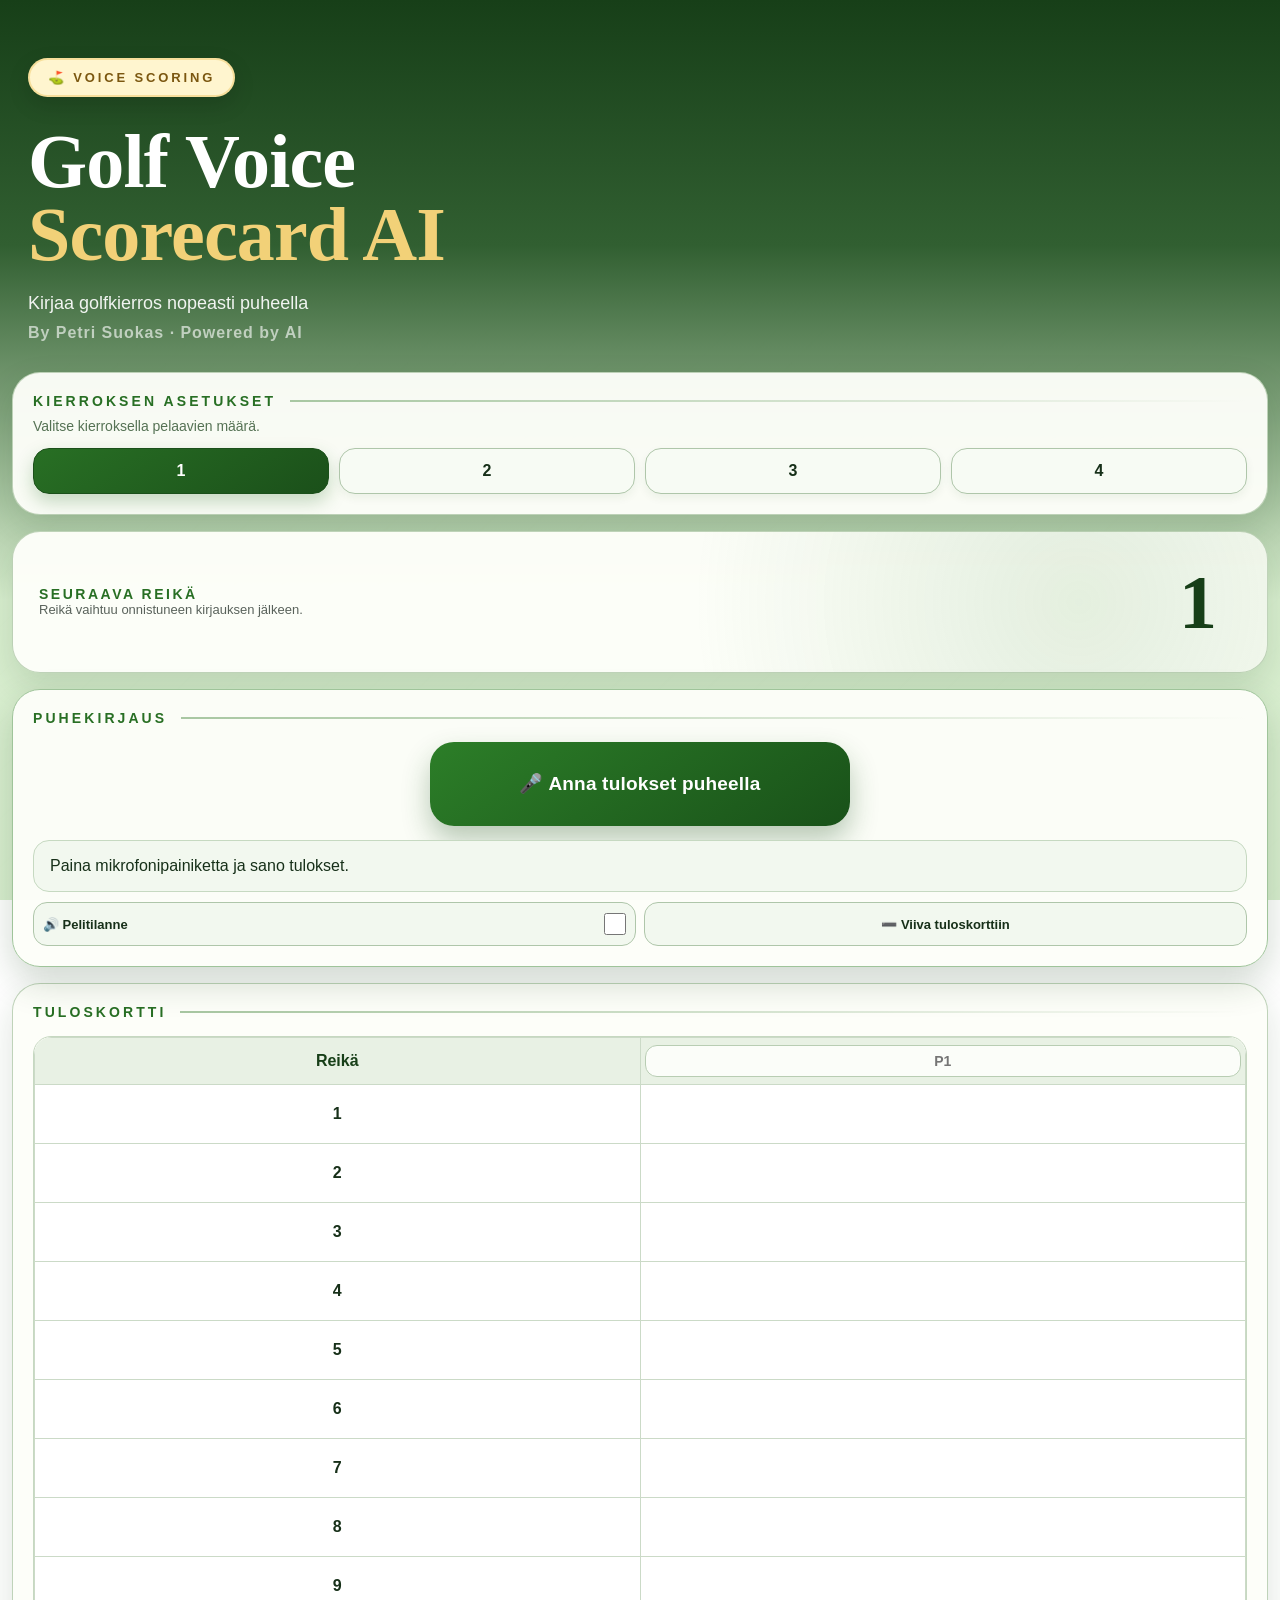
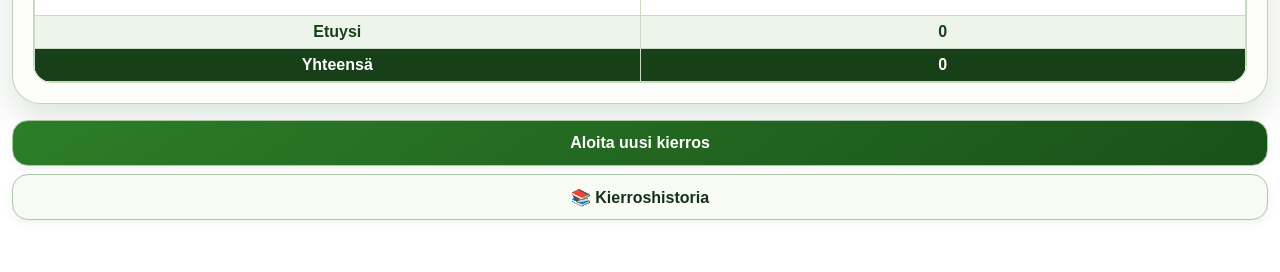
==== index.html @ bddefd83 "Add files via upload" ====
<!DOCTYPE html>
<html lang="fi">
<head>
    <meta charset="UTF-8">
    <meta name="viewport" content="width=device-width, initial-scale=1.0">

    <meta name="theme-color" content="#173f18">
    <meta name="apple-mobile-web-app-capable" content="yes">
    <meta name="apple-mobile-web-app-status-bar-style" content="black-translucent">
    <meta name="apple-mobile-web-app-title" content="Golf Voice">

    <link rel="manifest" href="manifest.webmanifest">
    <link rel="apple-touch-icon" sizes="180x180" href="icons/apple-touch-icon.png">
    <link rel="icon" type="image/png" sizes="32x32" href="icons/favicon-32.png">
    <link rel="icon" type="image/png" sizes="16x16" href="icons/favicon-16.png">
    <link rel="shortcut icon" href="icons/favicon.ico">

    <title>Golf Voice Scorecard AI</title>

    <link rel="stylesheet" href="style.css?v=3.7.1">

</head>

<body>
    <main class="app">
        <header class="hero" id="hero">
            <div class="hero-badge">⛳ VOICE SCORING</div>
            <h1><span>Golf Voice</span><strong>Scorecard AI</strong></h1>
            <p class="hero-subtitle">Kirjaa golfkierros nopeasti puheella</p>
            <p class="hero-signature">By Petri Suokas · Powered by AI</p>
        </header>

        <section class="card setup-card" id="setupCard">
            <h2 class="section-title">KIERROKSEN ASETUKSET</h2>
            <p class="section-help">Valitse kierroksella pelaavien määrä.</p>

            <div class="player-count" id="playerCountButtons">
                <button type="button" data-count="1">1</button>
                <button type="button" data-count="2">2</button>
                <button type="button" data-count="3">3</button>
                <button type="button" data-count="4">4</button>
            </div>
        </section>

        <section class="card next-hole-box next-hole-card" id="nextHoleCard">
            <div>
                <div class="next-hole-label">Seuraava reikä</div>
                <div class="muted">Reikä vaihtuu onnistuneen kirjauksen jälkeen.</div>
            </div>

            <div class="next-hole-number" id="nextHole">1</div>
        </section>

        <section class="card voice-card voice-command-card" id="voiceCard">
            <h2 class="section-title">PUHEKIRJAUS</h2>
            <button
                type="button"
                class="action-button"
                id="voiceButton"
                onclick="startVoiceInput()"
            >
                🎤 Anna tulokset puheella
            </button>

            <div id="voiceStatus">
                Paina mikrofonipainiketta ja sano tulokset.
            </div>

            <div class="compact-hole-line">
                <span>Seuraava reikä</span>
                <strong id="compactNextHole">1</strong>
            </div>

            <div class="voice-quick-controls">
                <label class="compact-toggle" for="announceStandings">
                    <span>🔊 Pelitilanne</span>
                    <input
                        type="checkbox"
                        id="announceStandings"
                        aria-label="Kerro pelitilanne reiän jälkeen"
                    >
                </label>

                <button
                    type="button"
                    class="dash-button"
                    onclick="setDashForSelectedScore()"
                >
                    ➖ Viiva tuloskorttiin
                </button>
            </div>

            <div class="round-complete-actions" id="roundCompleteActions">
                <button type="button" class="action-button primary-button"
                        onclick="saveCompletedRound()">
                    💾 Tallenna tarkistettu kierros
                </button>
            </div>
        </section>

        <section class="card scorecard-card">
            <h2 class="section-title">TULOSKORTTI</h2>
            <div class="table-wrap">
            <table>
                <thead>
                    <tr id="headerRow">
                        <th class="hole-cell">Reikä</th>
                        <th class="player-column" data-player="1">
                            <input
                                type="text"
                                class="player-name"
                                id="name1"
                                value=""
                                placeholder="P1"
                                maxlength="12"
                                aria-label="Pelaajan 1 nimi"
                            >
                        </th>
                        <th class="player-column" data-player="2">
                            <input
                                type="text"
                                class="player-name"
                                id="name2"
                                value=""
                                placeholder="P2"
                                maxlength="12"
                                aria-label="Pelaajan 2 nimi"
                            >
                        </th>
                        <th class="player-column" data-player="3">
                            <input
                                type="text"
                                class="player-name"
                                id="name3"
                                value=""
                                placeholder="P3"
                                maxlength="12"
                                aria-label="Pelaajan 3 nimi"
                            >
                        </th>
                        <th class="player-column" data-player="4">
                            <input
                                type="text"
                                class="player-name"
                                id="name4"
                                value=""
                                placeholder="P4"
                                maxlength="12"
                                aria-label="Pelaajan 4 nimi"
                            >
                        </th>
                    </tr>
                </thead>

                <tbody id="tableBody"></tbody>

                <tfoot>
                    <tr class="total">
                        <td>Yhteensä</td>
                        <td class="player-column" data-player="1" id="sum1">0</td>
                        <td class="player-column" data-player="2" id="sum2">0</td>
                        <td class="player-column" data-player="3" id="sum3">0</td>
                        <td class="player-column" data-player="4" id="sum4">0</td>
                    </tr>
                </tfoot>
            </table>
            </div>
        </section>

        <div class="actions">
            <button type="button" class="action-button" onclick="resetRound()">
                Aloita uusi kierros
            </button>

            <button type="button" class="action-button" onclick="toggleHistory()">
                📚 Kierroshistoria
            </button>
        </div>

        <section class="card history-card" id="historyCard">
            <h2 class="section-title">Tallennetut kierrokset</h2>
            <div class="muted" id="historyCount">Tallennettuja kierroksia: 0</div>
            <div class="history-list" id="historyList"></div>

            <button
                type="button"
                class="action-button danger-button"
                id="deleteAllRoundsButton"
                onclick="deleteAllRounds()"
                style="display:none; margin-top:10px;"
            >
                Poista kaikki kierrokset
            </button>
        </section>
    </main>

    <div class="modal-backdrop" id="roundCompleteModal" role="dialog"
         aria-modal="true" aria-labelledby="roundCompleteTitle">
        <div class="modal-card">
            <h2 id="roundCompleteTitle">18 reikää pelattu</h2>
            <p>Lisää kierroksen tiedot ja tallenna tai palaa tarkistamaan tulokset.</p>

            <div class="form-grid">
                <label>
                    Kenttä
                    <input
                        type="text"
                        id="courseName"
                        list="recentCourses"
                        placeholder="Esimerkiksi Master Golf"
                        maxlength="60"
                    >
                    <datalist id="recentCourses"></datalist>
                </label>

                <label>
                    Päivämäärä
                    <input type="date" id="roundDate">
                </label>

                <label>
                    Pelimuoto
                    <select id="gameFormat">
                        <option value="Lyöntipeli">Lyöntipeli</option>
                        <option value="Stableford">Stableford</option>
                        <option value="Muu">Muu</option>
                    </select>
                </label>

                <label>
                    Huomautukset
                    <textarea
                        id="roundNotes"
                        placeholder="Valinnainen huomautus kierroksesta"
                        maxlength="500"
                    ></textarea>
                </label>
            </div>

            <div class="modal-actions">
                <button type="button" class="action-button"
                        onclick="reviewCompletedRound()">
                    Palaa tarkistamaan
                </button>

                <button type="button" class="action-button primary-button"
                        onclick="saveCompletedRound()">
                    Tallenna kierros
                </button>
            </div>

            <div class="saved-message" id="savedMessage"></div>
        </div>
    </div>
    </div>

    <script src="app.js?v=3.7.1" defer></script>

</body>
</html>
---- style.css ----
:root {
            --bg: #f3f5f2;
            --card: #ffffff;
            --border: #cfd5cf;
            --soft: #e9eee8;
            --strong: #dce5db;
            --text: #1f2a22;
            --danger: #fff0f0;
        }

        * {
            box-sizing: border-box;
        }

        body {
            margin: 0;
            padding: 12px;
            font-family: Arial, sans-serif;
            color: var(--text);
            background: var(--bg);
        }

        .app {
            max-width: 760px;
            margin: 0 auto;
        }

        h1 {
            margin: 4px 0 14px;
            text-align: center;
            font-size: 24px;
        }

        .card {
            margin-bottom: 12px;
            padding: 12px;
            border: 1px solid var(--border);
            border-radius: 10px;
            background: var(--card);
        }

        .section-title {
            margin: 0 0 10px;
            font-size: 17px;
        }

        .player-count {
            display: grid;
            grid-template-columns: repeat(4, 1fr);
            gap: 8px;
        }

        .player-count button,
        .action-button {
            min-height: 46px;
            padding: 10px;
            border: 1px solid #9da69e;
            border-radius: 8px;
            background: white;
            font-size: 16px;
            cursor: pointer;
        }

        .player-count button.active {
            font-weight: bold;
            background: var(--strong);
            border-color: #6f7c70;
        }

        .next-hole-box {
            display: flex;
            align-items: center;
            justify-content: space-between;
            gap: 12px;
        }

        .next-hole-label {
            font-size: 15px;
        }

        .next-hole-number {
            font-size: 34px;
            font-weight: bold;
        }

        #voiceButton {
            width: 100%;
            min-height: 54px;
            font-size: 18px;
            font-weight: bold;
        }

        #voiceButton.listening {
            background: var(--danger);
        }

        #voiceStatus {
            margin-top: 10px;
            padding: 10px;
            min-height: 46px;
            border: 1px solid var(--border);
            border-radius: 8px;
            background: #fafafa;
            line-height: 1.4;
        }

        .example {
            margin-top: 8px;
            font-size: 13px;
            color: #4b554d;
            line-height: 1.4;
        }

        .table-wrap {
            overflow-x: auto;
            border-radius: 10px;
        }

        table {
            width: 100%;
            min-width: 420px;
            border-collapse: collapse;
            background: white;
        }

        th,
        td {
            border: 1px solid var(--border);
            padding: 7px 4px;
            text-align: center;
        }

        th {
            background: var(--soft);
        }

        .hole-cell {
            width: 54px;
            font-weight: bold;
        }

        .player-name {
            width: 100%;
            min-width: 66px;
            padding: 7px 4px;
            border: 1px solid #aeb6ae;
            border-radius: 6px;
            text-align: center;
            font-size: 14px;
            font-weight: bold;
            background: white;
        }

        .score-input {
            width: 100%;
            min-width: 54px;
            padding: 7px 0;
            border: none;
            text-align: center;
            font-size: 18px;
            background: transparent;
        }

        .score-input:focus,
        .score-input.selected-score {
            outline: 2px solid #7a877b;
            background: white;
        }

        .manual-score-actions {
            display: grid;
            grid-template-columns: 1fr;
            gap: 8px;
            margin-top: 10px;
        }

        .subtotal {
            font-weight: bold;
            background: #eef1ed;
        }

        .total {
            font-weight: bold;
            font-size: 16px;
            background: #dde3dc;
        }

        .actions {
            display: grid;
            gap: 8px;
            margin-top: 12px;
        }

        .muted {
            color: #59625b;
            font-size: 13px;
        }

        .hidden-player {
            display: none;
        }

        @media (max-width: 500px) {
            body {
                padding: 8px;
            }

            h1 {
                font-size: 21px;
            }

            th,
            td {
                padding: 6px 2px;
            }

            .player-name {
                font-size: 13px;
            }
        }

        .round-complete-actions { display: none; gap: 8px; margin-top: 10px; }
        .round-complete-actions.visible { display: grid; }
        .primary-button { font-weight: bold; background: var(--strong); border-color: #6f7c70; }
        .modal-backdrop {
            display: none; position: fixed; inset: 0; z-index: 1000;
            padding: 18px; background: rgba(0,0,0,.45);
            align-items: center; justify-content: center;
        }
        .modal-backdrop.visible { display: flex; }
        .modal-card {
            width: min(100%, 440px); padding: 18px; border-radius: 12px;
            background: white; box-shadow: 0 12px 40px rgba(0,0,0,.25);
        }
        .modal-card h2 { margin: 0 0 10px; text-align: left; font-size: 21px; }
        .modal-card p { margin: 0 0 14px; line-height: 1.5; }
        .modal-actions { display: grid; gap: 8px; }
        .saved-message { margin-top: 10px; font-weight: bold; }

        .toggle-row {
            display: flex;
            align-items: center;
            justify-content: space-between;
            gap: 12px;
            margin-top: 10px;
            padding: 10px;
            border: 1px solid var(--border);
            border-radius: 8px;
            background: #fafafa;
        }

        .toggle-row label {
            font-weight: bold;
            line-height: 1.35;
        }

        .toggle-row input {
            width: 24px;
            height: 24px;
            flex: 0 0 auto;
        }

        .voice-card {
            position: sticky;
            top: 8px;
            z-index: 50;
            box-shadow: 0 4px 14px rgba(0, 0, 0, 0.10);
        }


        .form-grid {
            display: grid;
            gap: 10px;
            margin-bottom: 14px;
        }

        .form-grid label {
            display: grid;
            gap: 5px;
            font-weight: bold;
        }

        .form-grid input,
        .form-grid select,
        .form-grid textarea {
            width: 100%;
            padding: 10px;
            border: 1px solid var(--border);
            border-radius: 8px;
            font: inherit;
            background: white;
        }

        .form-grid textarea {
            min-height: 76px;
            resize: vertical;
        }

        .history-card {
            display: none;
            margin-top: 12px;
        }

        .history-card.visible {
            display: block;
        }

        .history-list {
            display: grid;
            gap: 10px;
        }

        .history-item {
            padding: 12px;
            border: 1px solid var(--border);
            border-radius: 9px;
            background: white;
        }

        .history-item h3 {
            margin: 0 0 6px;
            font-size: 17px;
        }

        .history-meta,
        .history-totals {
            margin: 4px 0;
            line-height: 1.45;
        }

        .history-actions {
            display: grid;
            grid-template-columns: 1fr 1fr;
            gap: 8px;
            margin-top: 10px;
        }

        .small-button {
            min-height: 40px;
            padding: 8px;
            border: 1px solid #9da69e;
            border-radius: 8px;
            background: white;
            font-size: 14px;
        }

        .danger-button {
            background: #fff4f4;
        }

        .history-empty {
            padding: 12px;
            border: 1px dashed var(--border);
            border-radius: 8px;
            text-align: center;
            color: #59625b;
        }

        /* --- Golf Voice Scorecard AI visual theme --- */
        :root {
            --forest: #173f18;
            --forest-2: #286f24;
            --leaf: #75a96c;
            --mint: #eaf5e5;
            --cream: #fbfcf7;
            --gold: #f2d178;
            --ink: #173019;
            --line: #bfd2ba;
            --shadow: 0 14px 34px rgba(22, 63, 24, 0.14);
        }

        body {
            padding: 0 12px 32px;
            color: var(--ink);
            background:
                linear-gradient(180deg, #173f18 0, #315f31 245px, rgba(214, 237, 204, .94) 600px),
                repeating-linear-gradient(
                    135deg,
                    rgba(39, 111, 36, .06) 0,
                    rgba(39, 111, 36, .06) 2px,
                    transparent 2px,
                    transparent 34px
                );
            background-attachment: fixed;
        }

        .app {
            max-width: 760px;
        }

        .hero {
            min-height: 330px;
            padding: 58px 16px 30px;
            color: white;
            text-align: left;
        }

        .hero-badge {
            display: inline-flex;
            align-items: center;
            padding: 10px 18px;
            border: 2px solid rgba(242, 209, 120, .58);
            border-radius: 999px;
            color: #7b5710;
            background: #fff5cf;
            box-shadow: 0 8px 22px rgba(0, 0, 0, .13);
            font-size: 13px;
            font-weight: 800;
            letter-spacing: .22em;
        }

        .hero h1 {
            margin: 28px 0 12px;
            text-align: left;
            line-height: .96;
            letter-spacing: -.035em;
        }

        .hero h1 span,
        .hero h1 strong {
            display: block;
            font-family: Georgia, "Times New Roman", serif;
            font-size: clamp(43px, 12vw, 76px);
        }

        .hero h1 strong {
            color: var(--gold);
        }

        .hero-subtitle {
            margin: 22px 0 10px;
            font-size: 18px;
            color: rgba(255,255,255,.92);
        }

        .hero-signature {
            margin: 0;
            color: rgba(255,255,255,.62);
            font-weight: 600;
            letter-spacing: .06em;
        }

        .card,
        .scorecard-card {
            margin-bottom: 16px;
            padding: 20px;
            border: 1px solid rgba(158, 188, 151, .65);
            border-radius: 28px;
            background: rgba(253, 254, 249, .96);
            box-shadow: var(--shadow);
        }

        .section-title {
            display: flex;
            align-items: center;
            gap: 14px;
            margin: 0 0 16px;
            color: var(--forest-2);
            font-size: 14px;
            font-weight: 900;
            letter-spacing: .22em;
        }

        .section-title::after {
            content: "";
            height: 2px;
            flex: 1;
            background: linear-gradient(90deg, #a8c7a2, transparent);
        }

        .section-help {
            margin: -7px 0 14px;
            color: #557254;
            font-size: 14px;
        }

        .player-count {
            gap: 10px;
        }

        .player-count button,
        .action-button,
        .small-button {
            border: 1px solid #afc6aa;
            border-radius: 16px;
            color: var(--ink);
            background: #f7fbf4;
            font-weight: 700;
            box-shadow: 0 4px 10px rgba(23, 63, 24, .06);
        }

        .player-count button.active {
            color: white;
            background: linear-gradient(145deg, #286f24, #1b501a);
            border-color: #1b501a;
            box-shadow: 0 8px 18px rgba(40, 111, 36, .25);
        }

        .next-hole-card {
            min-height: 142px;
            padding: 22px 26px;
            background:
                radial-gradient(circle at 85% 50%, rgba(117,169,108,.18), transparent 36%),
                rgba(253,254,249,.97);
        }

        .next-hole-label {
            color: var(--forest-2);
            font-size: 14px;
            font-weight: 900;
            letter-spacing: .18em;
            text-transform: uppercase;
        }

        .next-hole-number {
            min-width: 86px;
            color: var(--forest);
            font-family: Georgia, "Times New Roman", serif;
            font-size: 76px;
            line-height: 1;
            text-align: center;
        }

        .voice-card {
            top: 8px;
            padding: 20px;
            border-color: #9fc49a;
            box-shadow: 0 15px 36px rgba(23,63,24,.20);
        }

        #voiceButton {
            display: block;
            width: min(100%, 420px);
            min-height: 84px;
            margin: 0 auto;
            border: 0;
            border-radius: 24px;
            color: white;
            background: linear-gradient(145deg, #2c7e28, #195119);
            box-shadow: 0 14px 28px rgba(27, 80, 26, .30);
            font-size: 19px;
            letter-spacing: .01em;
        }

        #voiceButton.listening {
            color: #6f1515;
            background: #ffe7e4;
            box-shadow: 0 0 0 4px rgba(196, 50, 42, .12);
        }

        #voiceStatus {
            margin-top: 14px;
            padding: 14px 16px;
            border: 1px solid #c6d9c1;
            border-radius: 16px;
            background: #f2f8ef;
        }

        .toggle-row {
            border-radius: 16px;
            background: #f2f8ef;
        }

        .toggle-row input {
            accent-color: var(--forest-2);
        }

        .table-wrap {
            border: 1px solid #c6d8c1;
            border-radius: 18px;
            overflow: auto;
        }

        table {
            overflow: hidden;
            border-radius: 18px;
        }

        th {
            color: var(--forest);
            background: #e8f1e4;
        }

        th, td {
            border-color: #cbdac7;
        }

        .player-name {
            border-color: #b8cdb3;
            border-radius: 12px;
            color: var(--forest);
            background: #fbfdf9;
        }

        .score-input {
            min-height: 44px;
            color: var(--forest);
            font-weight: 800;
        }

        .subtotal {
            color: var(--forest);
            background: #edf4e9;
        }

        .total {
            color: white;
            background: var(--forest);
        }

        .actions {
            margin-bottom: 20px;
        }

        .actions .action-button:first-child {
            color: white;
            background: linear-gradient(145deg, #2c7e28, #195119);
        }

        .history-item {
            border-radius: 18px;
            background: #f8fbf6;
        }

        .modal-card {
            border: 1px solid #b9ceb4;
            border-radius: 26px;
            color: var(--ink);
            background: #fbfdf8;
        }

        @media (max-width: 500px) {
            body {
                padding-left: 8px;
                padding-right: 8px;
            }

            .hero {
                min-height: 310px;
                padding: 54px 22px 26px;
            }

            .hero h1 span,
            .hero h1 strong {
                font-size: 51px;
            }

            .card,
            .scorecard-card {
                padding: 18px 14px;
                border-radius: 24px;
            }

            .next-hole-number {
                font-size: 68px;
            }
        }


        tr.recently-saved td {
            animation: savedHolePulse 2.2s ease-out;
        }

        @keyframes savedHolePulse {
            0% {
                background: #d7f3cf;
                box-shadow: inset 0 0 0 2px #4d9c43;
            }
            100% {
                background: inherit;
                box-shadow: inset 0 0 0 0 transparent;
            }
        }


/* --- v3.6.0: puhelimelle tiiviimpi kierrosnäkymä --- */

.compact-hole-line {
    display: none;
    align-items: center;
    justify-content: center;
    gap: 8px;
    margin-top: 9px;
    color: var(--forest-2);
    font-size: 14px;
    font-weight: 800;
}

.compact-hole-line strong {
    min-width: 30px;
    font-family: Georgia, "Times New Roman", serif;
    font-size: 24px;
    line-height: 1;
}

.voice-quick-controls {
    display: grid;
    grid-template-columns: minmax(0, 1fr) minmax(0, 1fr);
    gap: 8px;
    margin-top: 10px;
}

.compact-toggle,
.dash-button {
    min-height: 44px;
    border: 1px solid #afc6aa;
    border-radius: 14px;
    background: #f2f8ef;
}

.compact-toggle {
    display: flex;
    align-items: center;
    justify-content: space-between;
    gap: 6px;
    padding: 7px 9px;
    font-size: 13px;
    font-weight: 800;
}

.compact-toggle input {
    width: 22px;
    height: 22px;
    margin: 0;
    flex: 0 0 auto;
    accent-color: var(--forest-2);
}

.dash-button {
    padding: 7px 8px;
    color: var(--ink);
    font: inherit;
    font-size: 13px;
    font-weight: 800;
}

.nine-hidden {
    display: none !important;
}

table {
    min-width: 0;
    table-layout: fixed;
}

.hole-cell {
    width: 45px;
}

.player-name {
    min-width: 0;
}

.score-input {
    min-width: 0;
}

/* Ensimmäisen tallennetun reiän jälkeen näytetään vain kentällä tarvittavat osat. */
.round-active #hero,
.round-active #setupCard,
.round-active #nextHoleCard {
    display: none;
}

.round-active .voice-card {
    padding: 10px 11px;
    border-radius: 18px;
}

.round-active .voice-card .section-title {
    display: none;
}

.round-active #voiceButton {
    min-height: 52px;
    border-radius: 16px;
    font-size: 16px;
}

.round-active .compact-hole-line {
    display: flex;
}

.round-active #voiceStatus {
    min-height: 0;
    margin-top: 8px;
    padding: 7px 9px;
    border-radius: 12px;
    font-size: 12px;
    line-height: 1.25;
}

.round-active .voice-quick-controls {
    margin-top: 7px;
}

.round-active .scorecard-card {
    padding: 10px 7px;
    border-radius: 18px;
}

.round-active .scorecard-card .section-title {
    margin: 0 4px 7px;
    font-size: 12px;
}

.round-active .table-wrap {
    border-radius: 12px;
}

.round-active th,
.round-active td {
    height: 31px;
    padding: 2px 1px;
    font-size: 12px;
}

.round-active .player-name {
    height: 27px;
    padding: 2px;
    border-radius: 7px;
    font-size: 11px;
}

.round-active .score-input {
    min-height: 27px;
    height: 27px;
    padding: 0;
    font-size: 15px;
}

.round-active .subtotal,
.round-active .total {
    font-size: 12px;
}

@media (max-width: 500px) {
    .voice-quick-controls {
        gap: 6px;
    }

    .compact-toggle,
    .dash-button {
        min-height: 42px;
        font-size: 12px;
    }

    .round-active body {
        padding-top: 0;
    }

    .round-active .voice-card {
        top: 4px;
        margin-bottom: 8px;
    }

    .round-active .scorecard-card {
        margin-bottom: 8px;
    }
}

@media (max-width: 370px) {
    .compact-toggle,
    .dash-button {
        font-size: 11px;
        padding-left: 5px;
        padding-right: 5px;
    }

    .round-active th,
    .round-active td {
        font-size: 11px;
    }
}


/* v3.7.0: jakokortin luomisen tila */
.history-actions button:disabled {
    cursor: wait;
    opacity: 0.72;
}


/* --- v3.7.1: Safari-, Edge- ja Chrome-mobiilin responsiivinen hienosäätö --- */
html {
    width: 100%;
    max-width: 100%;
    overflow-x: hidden;
    -webkit-text-size-adjust: 100%;
    text-size-adjust: 100%;
}

body,
.app,
.card,
.scorecard-card,
.table-wrap {
    width: 100%;
    max-width: 100%;
    min-width: 0;
}

body {
    overflow-x: hidden;
}

.app {
    padding-left: env(safe-area-inset-left, 0px);
    padding-right: env(safe-area-inset-right, 0px);
}

.scorecard-card {
    overflow: hidden;
}

.table-wrap {
    display: block;
    overflow-x: hidden;
    overscroll-behavior-x: contain;
    -webkit-overflow-scrolling: touch;
}

.table-wrap table {
    width: 100%;
    max-width: 100%;
    min-width: 0 !important;
    table-layout: fixed;
}

.table-wrap th,
.table-wrap td {
    min-width: 0;
    max-width: 0;
    overflow: hidden;
    text-overflow: ellipsis;
    white-space: nowrap;
}

.table-wrap .hole-cell {
    width: clamp(38px, 11%, 48px);
    max-width: none;
}

.player-name,
.score-input {
    display: block;
    width: 100%;
    max-width: 100%;
    min-width: 0;
}

.player-name {
    overflow: hidden;
    text-overflow: ellipsis;
    white-space: nowrap;
}

@media (max-width: 600px) {
    .scorecard-card {
        padding-left: 10px;
        padding-right: 10px;
    }

    .table-wrap th,
    .table-wrap td {
        padding-left: 1px;
        padding-right: 1px;
    }

    .table-wrap .player-name {
        padding-left: 1px;
        padding-right: 1px;
        font-size: clamp(9px, 2.8vw, 12px);
    }

    .table-wrap .score-input {
        font-size: clamp(14px, 4.2vw, 18px);
    }
}

@media (max-width: 390px) {
    body {
        padding-left: 6px;
        padding-right: 6px;
    }

    .round-active .scorecard-card {
        padding-left: 4px;
        padding-right: 4px;
    }

    .round-active .scorecard-card .section-title {
        letter-spacing: .12em;
    }

    .round-active th,
    .round-active td {
        font-size: 10.5px;
    }

    .round-active .player-name {
        font-size: 9.5px;
    }
}
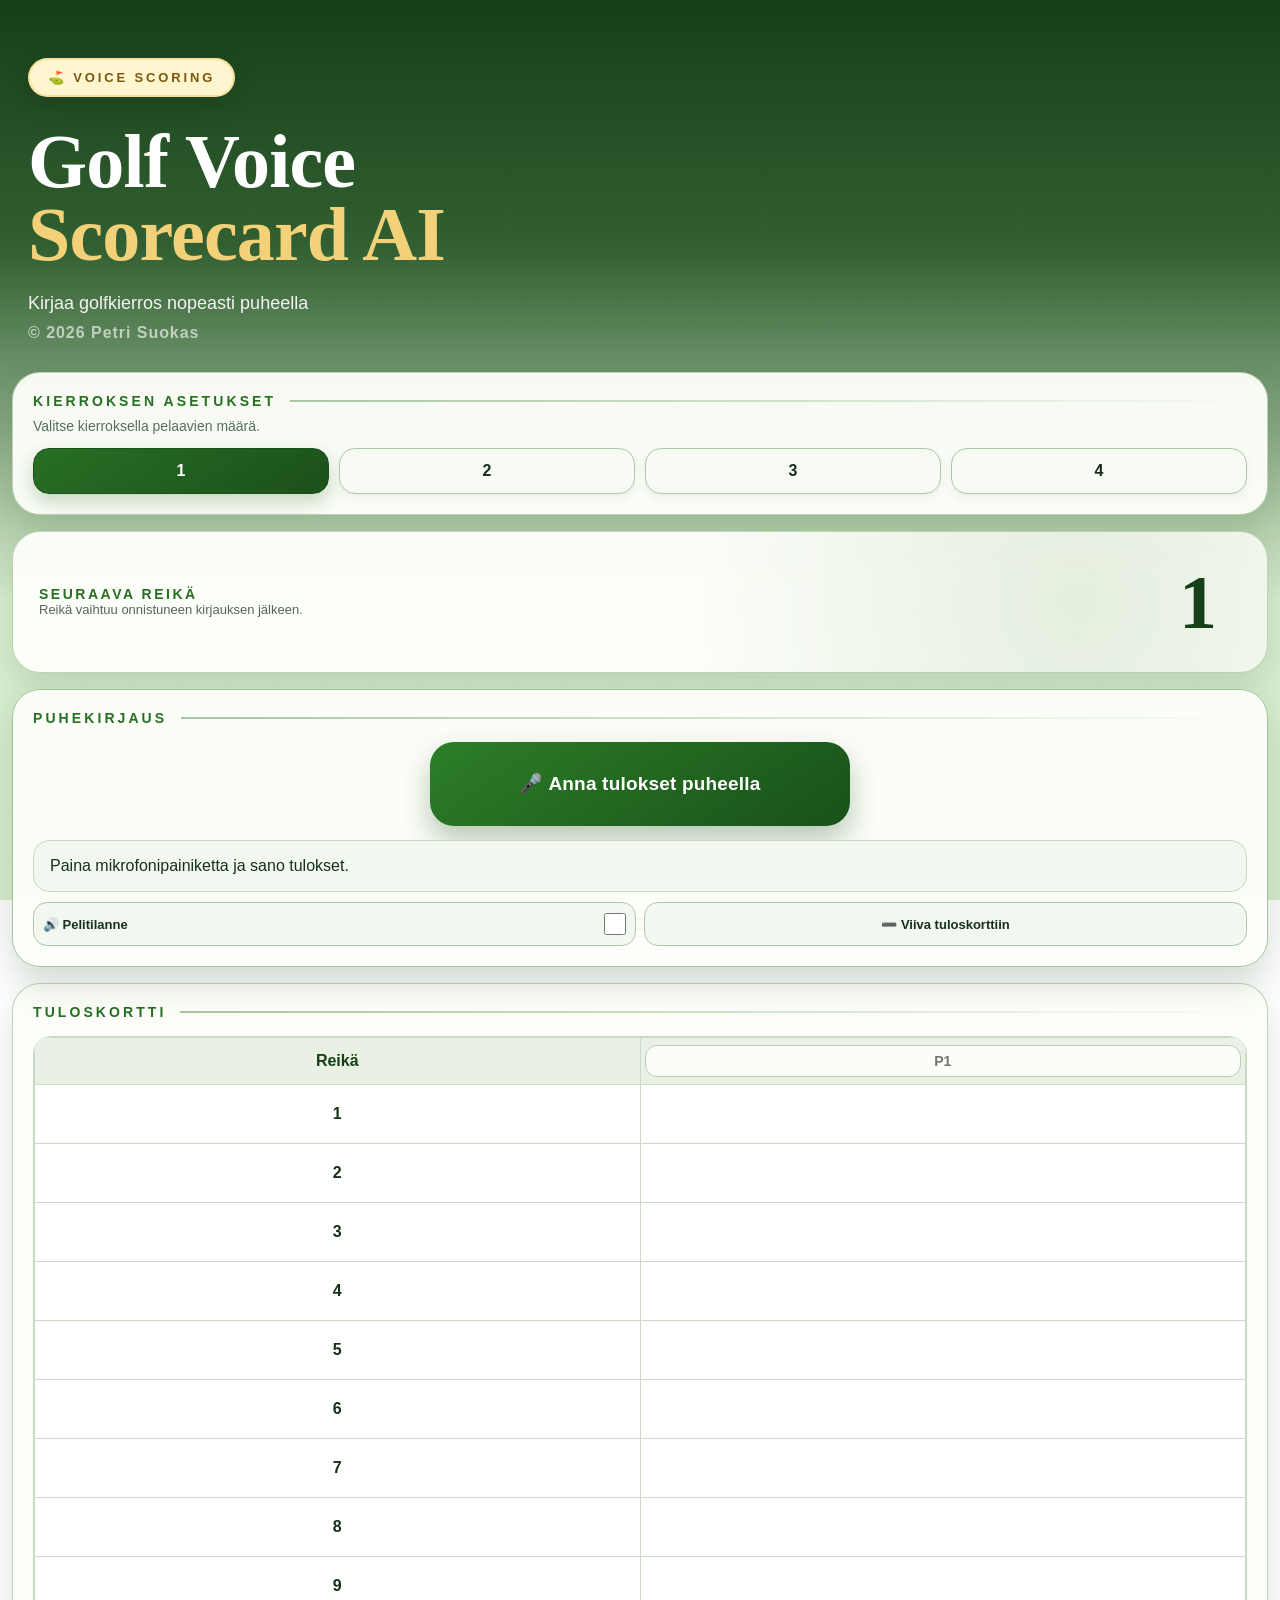
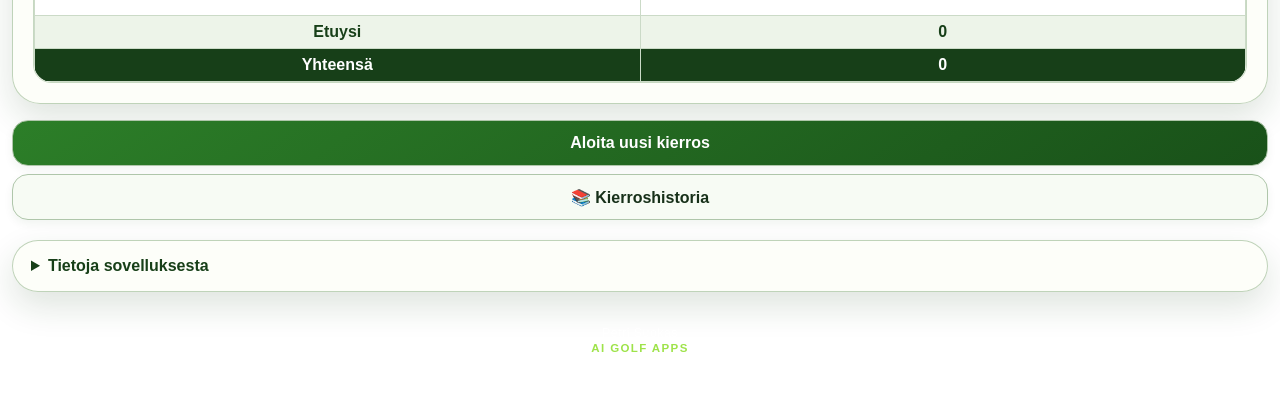
==== commit 1503e658: "ver 3.7.2" ====
--- a/index.html
+++ b/index.html
@@ -10,14 +10,14 @@
     <meta name="apple-mobile-web-app-title" content="Golf Voice">
 
     <link rel="manifest" href="manifest.webmanifest">
-    <link rel="apple-touch-icon" sizes="180x180" href="icons/apple-touch-icon.png">
-    <link rel="icon" type="image/png" sizes="32x32" href="icons/favicon-32.png">
-    <link rel="icon" type="image/png" sizes="16x16" href="icons/favicon-16.png">
-    <link rel="shortcut icon" href="icons/favicon.ico">
+    <link rel="apple-touch-icon" sizes="180x180" href="icons/apple-touch-icon-v372.png">
+    <link rel="icon" type="image/png" sizes="32x32" href="icons/favicon-32-v372.png">
+    <link rel="icon" type="image/png" sizes="16x16" href="icons/favicon-16-v372.png">
+    <link rel="shortcut icon" href="icons/favicon-v372.ico">
 
     <title>Golf Voice Scorecard AI</title>
 
-    <link rel="stylesheet" href="style.css?v=3.7.1">
+    <link rel="stylesheet" href="style.css?v=3.7.2">
 
 </head>
 
@@ -27,7 +27,7 @@
             <div class="hero-badge">⛳ VOICE SCORING</div>
             <h1><span>Golf Voice</span><strong>Scorecard AI</strong></h1>
             <p class="hero-subtitle">Kirjaa golfkierros nopeasti puheella</p>
-            <p class="hero-signature">By Petri Suokas · Powered by AI</p>
+            <p class="hero-signature">© 2026 Petri Suokas</p>
         </header>
 
         <section class="card setup-card" id="setupCard">
@@ -192,6 +192,22 @@
                 Poista kaikki kierrokset
             </button>
         </section>
+
+
+        <details class="card about-card">
+            <summary>Tietoja sovelluksesta</summary>
+            <div class="about-content">
+                <strong>Golf Voice Scorecard AI</strong>
+                <span>Versio 3.7.2 · Field Test Edition</span>
+                <span class="about-signature">Petri Suokas<br>AI Golf Apps</span>
+                <span>© 2026</span>
+            </div>
+        </details>
+
+        <footer class="app-footer" aria-label="Sovelluksen tekijätiedot">
+            <span>Petri Suokas</span>
+            <strong>AI Golf Apps</strong>
+        </footer>
     </main>
 
     <div class="modal-backdrop" id="roundCompleteModal" role="dialog"
@@ -254,7 +270,7 @@
     </div>
     </div>
 
-    <script src="app.js?v=3.7.1" defer></script>
+    <script src="app.js?v=3.7.2" defer></script>
 
 </body>
 </html>
--- a/style.css
+++ b/style.css
@@ -1002,3 +1002,67 @@
         font-size: 9.5px;
     }
 }
+
+
+/* --- v3.7.2: Branding & Field Test polish --- */
+.about-card {
+    margin-top: 14px;
+    padding: 0;
+    overflow: hidden;
+}
+
+.about-card summary {
+    padding: 16px 18px;
+    cursor: pointer;
+    font-weight: 800;
+    color: var(--green-dark, #173f18);
+    list-style-position: inside;
+}
+
+.about-content {
+    display: grid;
+    gap: 8px;
+    padding: 0 18px 18px;
+    text-align: center;
+    color: #536254;
+}
+
+.about-content > strong {
+    color: #173f18;
+    font-size: 1.05rem;
+}
+
+.about-signature {
+    margin: 6px auto;
+    font-weight: 800;
+    line-height: 1.35;
+    color: #173f18;
+}
+
+.app-footer {
+    display: grid;
+    gap: 2px;
+    justify-items: center;
+    padding: 18px 12px calc(22px + env(safe-area-inset-bottom));
+    color: rgba(255, 255, 255, 0.82);
+    font-size: 0.78rem;
+    letter-spacing: 0.035em;
+    text-align: center;
+}
+
+.app-footer strong {
+    color: #9ee34a;
+    font-size: 0.72rem;
+    letter-spacing: 0.12em;
+    text-transform: uppercase;
+}
+
+@media (max-width: 480px) {
+    .about-card summary {
+        padding: 14px 16px;
+    }
+
+    .about-content {
+        padding: 0 16px 16px;
+    }
+}
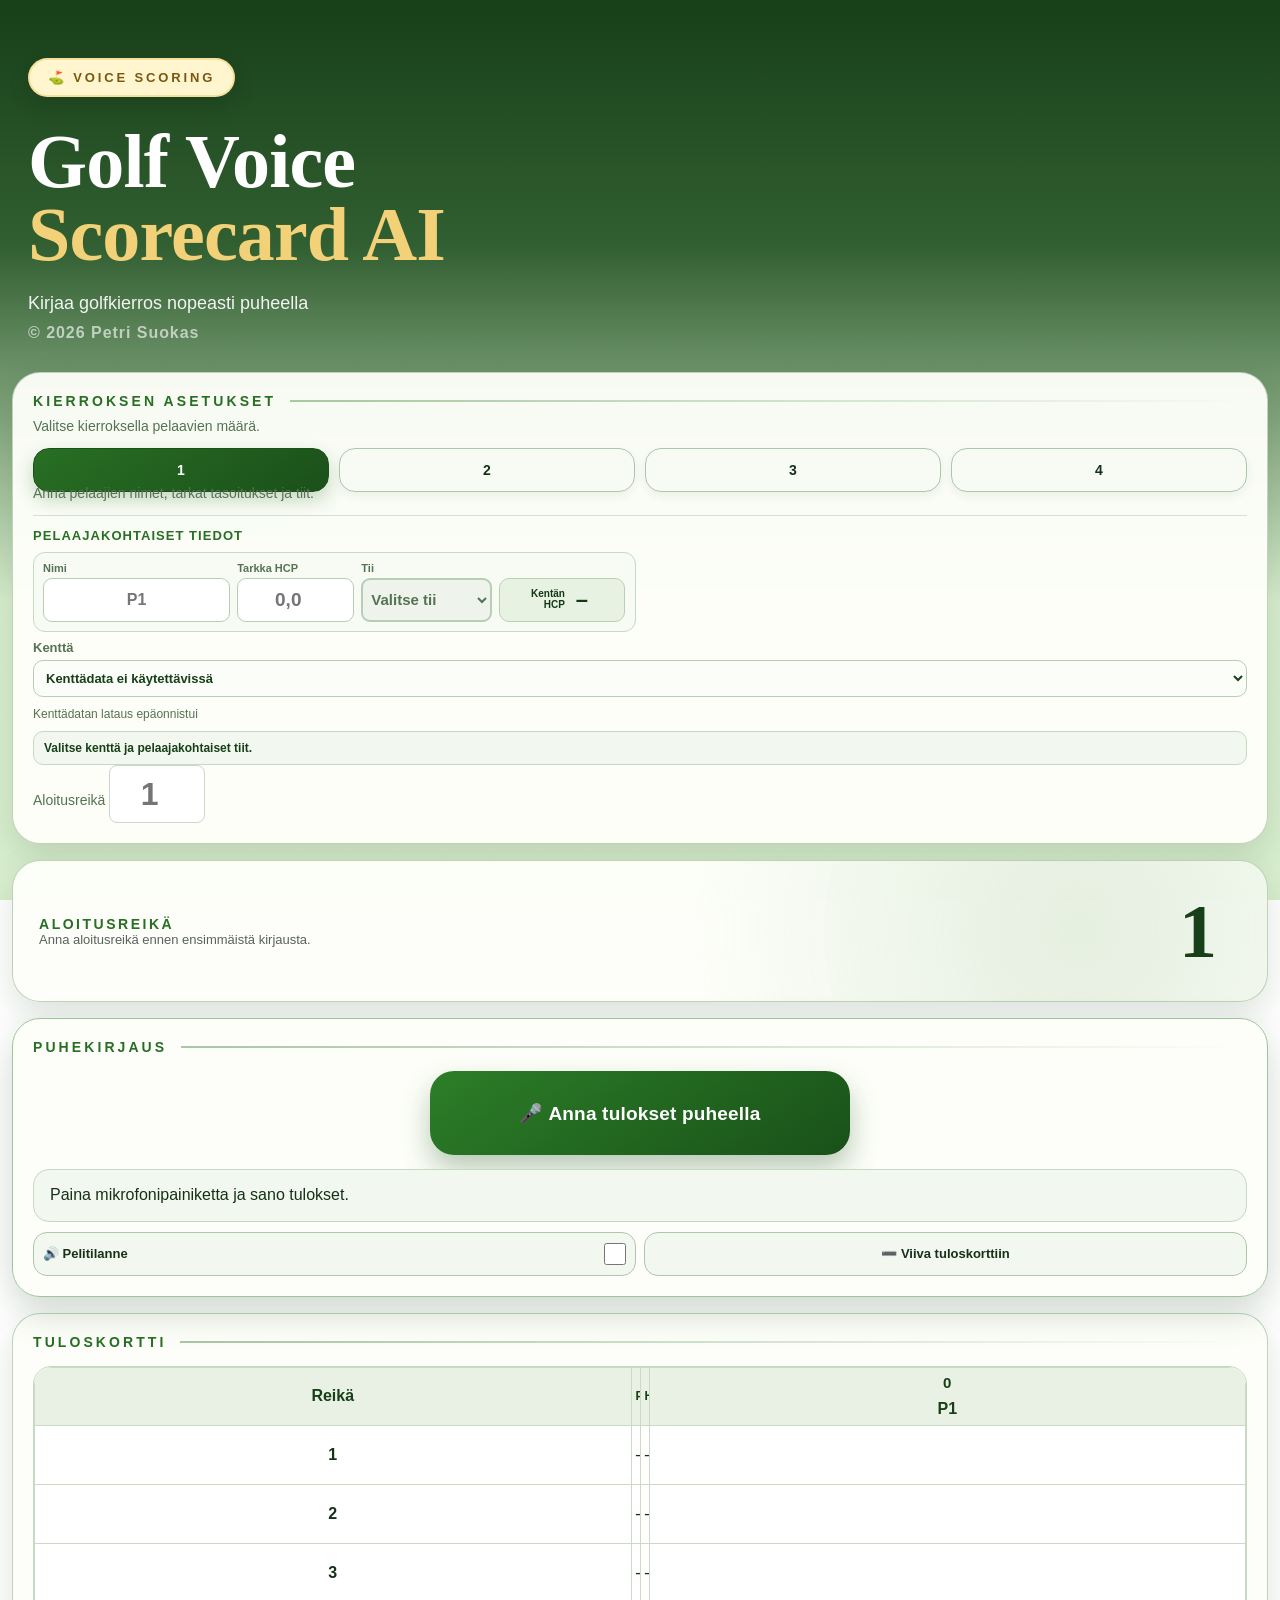
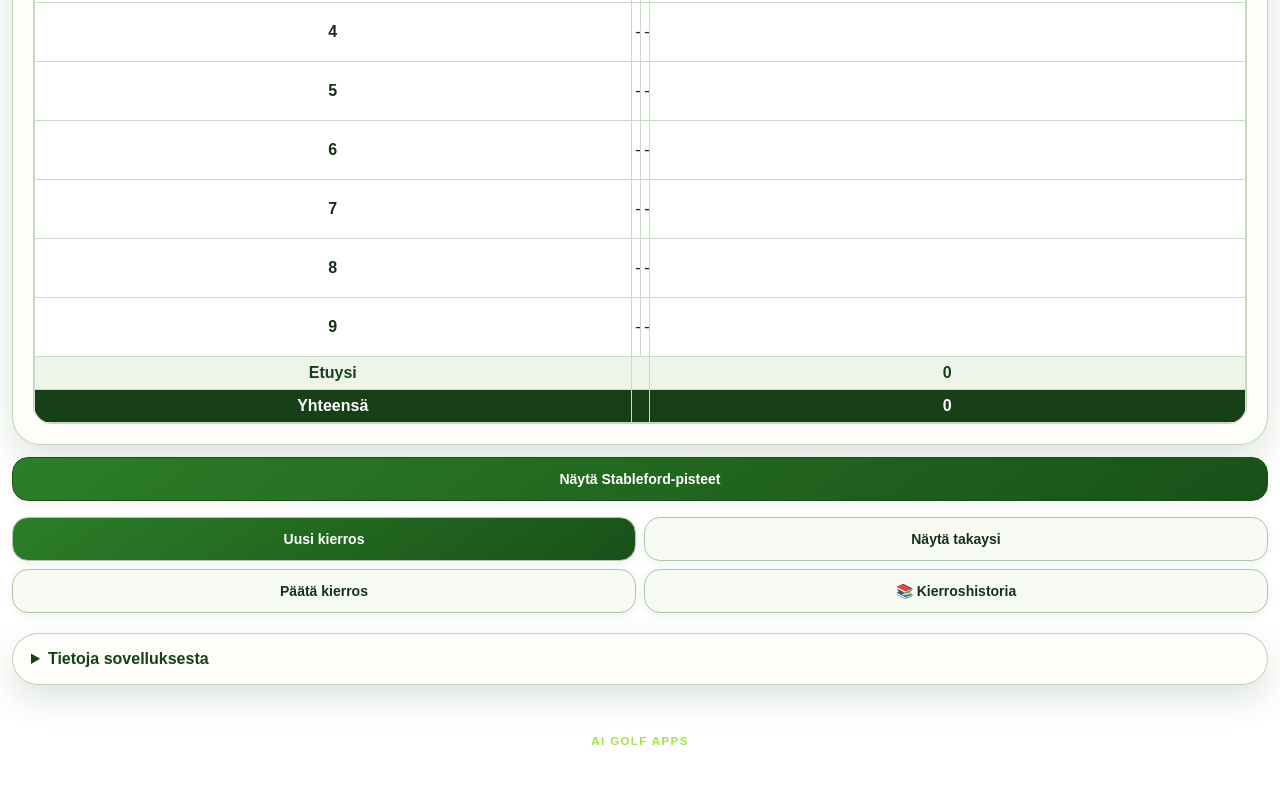
==== commit 86cb3204: "Sync core files from development version Updated live repository with tested development version. " ====
--- a/index.html
+++ b/index.html
@@ -17,7 +17,7 @@
 
     <title>Golf Voice Scorecard AI</title>
 
-    <link rel="stylesheet" href="style.css?v=3.7.2">
+    <link rel="stylesheet" href="style.css?v=package-5-4-12-two-share-cards">
 
 </head>
 
@@ -40,12 +40,96 @@
                 <button type="button" data-count="3">3</button>
                 <button type="button" data-count="4">4</button>
             </div>
+            <p class="section-help">Anna pelaajien nimet, tarkat tasoitukset ja tiit.</p>
+
+            <div class="player-round-settings" id="playerRoundSettings" aria-label="Pelaajakohtaiset asetukset">
+                <h3>Pelaajakohtaiset tiedot</h3>
+                <div class="player-round-settings-grid">
+                    <div class="player-round-setting player-column" data-player="1">
+                        <label>Nimi
+                            <input type="text" class="player-name" id="name1" value="" placeholder="P1" maxlength="12" aria-label="Pelaajan 1 nimi">
+                        </label>
+                        <label>Tarkka HCP
+                            <input type="number" inputmode="decimal" step="0.1" min="-10" max="54" id="playerHcp1" placeholder="0,0" aria-label="Pelaajan 1 tarkka tasoitus">
+                        </label>
+                        <label>Tii
+                            <select id="playerTee1" aria-label="Pelaajan 1 tii"><option value="">Valitse tii</option></select>
+                        </label>
+                        <div class="player-course-hcp" id="playerCourseHcp1">
+                            <span class="player-course-hcp-label"><span>Kentän</span><span>HCP</span></span>
+                            <strong class="player-course-hcp-value">–</strong>
+                        </div>
+                    </div>
+                    <div class="player-round-setting player-column" data-player="2">
+                        <label>Nimi
+                            <input type="text" class="player-name" id="name2" value="" placeholder="P2" maxlength="12" aria-label="Pelaajan 2 nimi">
+                        </label>
+                        <label>Tarkka HCP
+                            <input type="number" inputmode="decimal" step="0.1" min="-10" max="54" id="playerHcp2" placeholder="0,0" aria-label="Pelaajan 2 tarkka tasoitus">
+                        </label>
+                        <label>Tii
+                            <select id="playerTee2" aria-label="Pelaajan 2 tii"><option value="">Valitse tii</option></select>
+                        </label>
+                        <div class="player-course-hcp" id="playerCourseHcp2">
+                            <span class="player-course-hcp-label"><span>Kentän</span><span>HCP</span></span>
+                            <strong class="player-course-hcp-value">–</strong>
+                        </div>
+                    </div>
+                    <div class="player-round-setting player-column" data-player="3">
+                        <label>Nimi
+                            <input type="text" class="player-name" id="name3" value="" placeholder="P3" maxlength="12" aria-label="Pelaajan 3 nimi">
+                        </label>
+                        <label>Tarkka HCP
+                            <input type="number" inputmode="decimal" step="0.1" min="-10" max="54" id="playerHcp3" placeholder="0,0" aria-label="Pelaajan 3 tarkka tasoitus">
+                        </label>
+                        <label>Tii
+                            <select id="playerTee3" aria-label="Pelaajan 3 tii"><option value="">Valitse tii</option></select>
+                        </label>
+                        <div class="player-course-hcp" id="playerCourseHcp3">
+                            <span class="player-course-hcp-label"><span>Kentän</span><span>HCP</span></span>
+                            <strong class="player-course-hcp-value">–</strong>
+                        </div>
+                    </div>
+                    <div class="player-round-setting player-column" data-player="4">
+                        <label>Nimi
+                            <input type="text" class="player-name" id="name4" value="" placeholder="P4" maxlength="12" aria-label="Pelaajan 4 nimi">
+                        </label>
+                        <label>Tarkka HCP
+                            <input type="number" inputmode="decimal" step="0.1" min="-10" max="54" id="playerHcp4" placeholder="0,0" aria-label="Pelaajan 4 tarkka tasoitus">
+                        </label>
+                        <label>Tii
+                            <select id="playerTee4" aria-label="Pelaajan 4 tii"><option value="">Valitse tii</option></select>
+                        </label>
+                        <div class="player-course-hcp" id="playerCourseHcp4">
+                            <span class="player-course-hcp-label"><span>Kentän</span><span>HCP</span></span>
+                            <strong class="player-course-hcp-value">–</strong>
+                        </div>
+                    </div>
+                </div>
+            </div>
+
+            <div class="course-settings course-settings-single" aria-label="Kenttävalinta">
+                <label>
+                    Kenttä
+                    <select id="courseSelect">
+                        <option value="">Ladataan kenttiä…</option>
+                    </select>
+                </label>
+            </div>
+            <select id="genderSelect" hidden aria-hidden="true"><option value="">—</option></select>
+            <select id="teeSelect" hidden aria-hidden="true"><option value="">—</option></select>
+            <p class="course-data-status" id="courseDataStatus">Ladataan kenttädataa…</p>
+            <p class="selected-course-info" id="selectedCourseInfo">Valitse kenttä ja pelaajakohtaiset tiit.</p>
+
+            <label class="section-help">Aloitusreikä
+                <input id="startHoleInput" type="number" inputmode="numeric" min="1" max="18" placeholder="1" aria-label="Aloitusreikä" style="width:90px;padding:8px;border-radius:8px;border:1px solid #cfd5cf;">
+            </label>
         </section>
 
         <section class="card next-hole-box next-hole-card" id="nextHoleCard">
             <div>
-                <div class="next-hole-label">Seuraava reikä</div>
-                <div class="muted">Reikä vaihtuu onnistuneen kirjauksen jälkeen.</div>
+                <div class="next-hole-label">Aloitusreikä</div>
+                <div class="muted">Anna aloitusreikä ennen ensimmäistä kirjausta.</div>
             </div>
 
             <div class="next-hole-number" id="nextHole">1</div>
@@ -105,49 +189,39 @@
                 <thead>
                     <tr id="headerRow">
                         <th class="hole-cell">Reikä</th>
+                        <th class="course-stat-cell">Par</th>
+                        <th class="course-stat-cell">HCP</th>
                         <th class="player-column" data-player="1">
-                            <input
-                                type="text"
-                                class="player-name"
-                                id="name1"
-                                value=""
-                                placeholder="P1"
-                                maxlength="12"
-                                aria-label="Pelaajan 1 nimi"
-                            >
+                            <div
+                                class="handicap-strokeplay-status"
+                                id="handicapStrokeplayStatus1"
+                                aria-label="Pelaajan 1 tasoituksellinen lyöntipelitilanne"
+                            >0</div>
+                            <span class="scorecard-player-name" id="scorecardName1">P1</span>
                         </th>
                         <th class="player-column" data-player="2">
-                            <input
-                                type="text"
-                                class="player-name"
-                                id="name2"
-                                value=""
-                                placeholder="P2"
-                                maxlength="12"
-                                aria-label="Pelaajan 2 nimi"
-                            >
+                            <div
+                                class="handicap-strokeplay-status"
+                                id="handicapStrokeplayStatus2"
+                                aria-label="Pelaajan 2 tasoituksellinen lyöntipelitilanne"
+                            >0</div>
+                            <span class="scorecard-player-name" id="scorecardName2">P2</span>
                         </th>
                         <th class="player-column" data-player="3">
-                            <input
-                                type="text"
-                                class="player-name"
-                                id="name3"
-                                value=""
-                                placeholder="P3"
-                                maxlength="12"
-                                aria-label="Pelaajan 3 nimi"
-                            >
+                            <div
+                                class="handicap-strokeplay-status"
+                                id="handicapStrokeplayStatus3"
+                                aria-label="Pelaajan 3 tasoituksellinen lyöntipelitilanne"
+                            >0</div>
+                            <span class="scorecard-player-name" id="scorecardName3">P3</span>
                         </th>
                         <th class="player-column" data-player="4">
-                            <input
-                                type="text"
-                                class="player-name"
-                                id="name4"
-                                value=""
-                                placeholder="P4"
-                                maxlength="12"
-                                aria-label="Pelaajan 4 nimi"
-                            >
+                            <div
+                                class="handicap-strokeplay-status"
+                                id="handicapStrokeplayStatus4"
+                                aria-label="Pelaajan 4 tasoituksellinen lyöntipelitilanne"
+                            >0</div>
+                            <span class="scorecard-player-name" id="scorecardName4">P4</span>
                         </th>
                     </tr>
                 </thead>
@@ -157,6 +231,7 @@
                 <tfoot>
                     <tr class="total">
                         <td>Yhteensä</td>
+                        <td colspan="2"></td>
                         <td class="player-column" data-player="1" id="sum1">0</td>
                         <td class="player-column" data-player="2" id="sum2">0</td>
                         <td class="player-column" data-player="3" id="sum3">0</td>
@@ -167,12 +242,73 @@
             </div>
         </section>
 
+        <div class="stableford-toggle-wrap">
+            <button
+                type="button"
+                class="action-button stableford-toggle-button"
+                id="stablefordToggleButton"
+                onclick="toggleStablefordCard()"
+            >
+                Näytä Stableford-pisteet
+            </button>
+        </div>
+
+        <section
+            class="card scorecard-card stableford-card"
+            id="stablefordCard"
+            aria-hidden="true"
+        >
+            <h2 class="section-title">STABLEFORD-PISTEET</h2>
+            <p class="section-help">
+                Reikäkohtaiset pisteet, etuysi, takaysi ja yhteensä.
+            </p>
+            <div class="table-wrap">
+                <table class="stableford-table">
+                    <thead>
+                        <tr id="stablefordHeaderRow"></tr>
+                    </thead>
+                    <tbody id="stablefordTableBody"></tbody>
+                    <tfoot>
+                        <tr class="total" id="stablefordTotalRow"></tr>
+                    </tfoot>
+                </table>
+            </div>
+        </section>
+
         <div class="actions">
             <button type="button" class="action-button" onclick="resetRound()">
-                Aloita uusi kierros
-            </button>
-
-            <button type="button" class="action-button" onclick="toggleHistory()">
+                Uusi kierros
+            </button>
+
+            <button
+                type="button"
+                class="action-button"
+                id="nineViewButton"
+                onclick="toggleNineView()"
+            >
+                Näytä takaysi
+            </button>
+
+            <button type="button" class="action-button" onclick="finishRound()">
+                Päätä kierros
+            </button>
+
+            <button
+                type="button"
+                class="action-button"
+                id="saveRoundActionButton"
+                onclick="saveCompletedRound()"
+                hidden
+            >
+                Tallenna kierros
+            </button>
+
+            <button
+                type="button"
+                class="action-button"
+                id="historyActionButton"
+                onclick="toggleHistory()"
+            >
                 📚 Kierroshistoria
             </button>
         </div>
@@ -198,7 +334,7 @@
             <summary>Tietoja sovelluksesta</summary>
             <div class="about-content">
                 <strong>Golf Voice Scorecard AI</strong>
-                <span>Versio 3.7.2 · Field Test Edition</span>
+                <span>Versio 3.7.4 · Field Test Edition</span>
                 <span class="about-signature">Petri Suokas<br>AI Golf Apps</span>
                 <span>© 2026</span>
             </div>
@@ -268,9 +404,8 @@
             <div class="saved-message" id="savedMessage"></div>
         </div>
     </div>
-    </div>
-
-    <script src="app.js?v=3.7.2" defer></script>
+
+    <script src="app.js?v=package-5-4-12-two-share-cards" defer></script>
 
 </body>
 </html>
--- a/style.css
+++ b/style.css
@@ -6,6 +6,15 @@
             --strong: #dce5db;
             --text: #1f2a22;
             --danger: #fff0f0;
+            --forest: #173f18;
+            --forest-2: #286f24;
+            --leaf: #75a96c;
+            --mint: #eaf5e5;
+            --cream: #fbfcf7;
+            --gold: #f2d178;
+            --ink: #173019;
+            --line: #bfd2ba;
+            --shadow: 0 14px 34px rgba(22, 63, 24, 0.14);
         }
 
         * {
@@ -31,15 +40,7 @@
             font-size: 24px;
         }
 
-        .card {
-            margin-bottom: 12px;
-            padding: 12px;
-            border: 1px solid var(--border);
-            border-radius: 10px;
-            background: var(--card);
-        }
-
-        .section-title {
+                .section-title {
             margin: 0 0 10px;
             font-size: 17px;
         }
@@ -50,18 +51,7 @@
             gap: 8px;
         }
 
-        .player-count button,
-        .action-button {
-            min-height: 46px;
-            padding: 10px;
-            border: 1px solid #9da69e;
-            border-radius: 8px;
-            background: white;
-            font-size: 16px;
-            cursor: pointer;
-        }
-
-        .player-count button.active {
+                .player-count button.active {
             font-weight: bold;
             background: var(--strong);
             border-color: #6f7c70;
@@ -260,14 +250,7 @@
             flex: 0 0 auto;
         }
 
-        .voice-card {
-            position: sticky;
-            top: 8px;
-            z-index: 50;
-            box-shadow: 0 4px 14px rgba(0, 0, 0, 0.10);
-        }
-
-
+        
         .form-grid {
             display: grid;
             gap: 10px;
@@ -357,17 +340,7 @@
         }
 
         /* --- Golf Voice Scorecard AI visual theme --- */
-        :root {
-            --forest: #173f18;
-            --forest-2: #286f24;
-            --leaf: #75a96c;
-            --mint: #eaf5e5;
-            --cream: #fbfcf7;
-            --gold: #f2d178;
-            --ink: #173019;
-            --line: #bfd2ba;
-            --shadow: 0 14px 34px rgba(22, 63, 24, 0.14);
-        }
+        
 
         body {
             padding: 0 12px 32px;
@@ -481,11 +454,15 @@
         .player-count button,
         .action-button,
         .small-button {
+            min-height: 44px;
+            padding: 9px;
             border: 1px solid #afc6aa;
             border-radius: 16px;
             color: var(--ink);
             background: #f7fbf4;
+            font-size: 14px;
             font-weight: 700;
+            cursor: pointer;
             box-shadow: 0 4px 10px rgba(23, 63, 24, .06);
         }
 
@@ -522,7 +499,9 @@
         }
 
         .voice-card {
+            position: sticky;
             top: 8px;
+            z-index: 50;
             padding: 20px;
             border-color: #9fc49a;
             box-shadow: 0 15px 36px rgba(23,63,24,.20);
@@ -1066,3 +1045,761 @@
         padding: 0 16px 16px;
     }
 }
+
+
+/* --- v3.7.3: estetään iOS Safarin automaattinen zoomaus nimikenttää muokattaessa --- */
+@media (max-width: 600px) and (pointer: coarse) {
+    /* iOS Safari suurentaa näkymän automaattisesti, jos aktiivisen kentän
+       fonttikoko on alle 16 px. Tämä saattoi jättää tuloskortin väärään
+       mittakaavaan pelaajan nimen korjaamisen jälkeen. */
+    .player-name,
+    .score-input,
+    .form-grid input,
+    .form-grid select,
+    .form-grid textarea {
+        font-size: 16px !important;
+    }
+
+    .player-name {
+        letter-spacing: -0.02em;
+    }
+}
+
+/* Feature 1 - kierroksen hallinta */
+.actions {
+    grid-template-columns: 1fr 1fr;
+}
+
+/* --- Feature 1.3.3: restore mobile start scaling --- */
+
+/* Aloitusreikä pidetään vähintään 16 px:n fontilla, jotta iOS Safari
+   ei zoomaa sivua kenttää muokattaessa. Samalla numero näkyy selkeästi. */
+#startHoleInput {
+    width: 96px !important;
+    min-height: 58px;
+    font-size: 32px !important;
+    font-weight: 900;
+    line-height: 1;
+    text-align: center;
+    color: var(--forest);
+}
+
+@media (max-width: 500px) {
+    .hero {
+        min-height: 150px;
+        padding: 24px 14px 14px;
+        overflow: hidden;
+    }
+
+    .hero-badge {
+        padding: 7px 12px;
+        font-size: 11px;
+    }
+
+    .hero h1 {
+        margin: 12px 0 8px;
+    }
+
+    .hero h1 span,
+    .hero h1 strong {
+        font-size: 34px;
+    }
+
+    .hero-subtitle {
+        margin: 8px 0 6px;
+        font-size: 14px;
+    }
+
+    .hero-signature {
+        font-size: 12px;
+    }
+
+    .setup-card {
+        margin-top: 8px;
+    }
+
+    .setup-card .section-help {
+        margin-bottom: 10px;
+    }
+
+    .next-hole-card {
+        min-height: 120px;
+    }
+
+    .next-hole-number {
+        font-size: 72px;
+        font-weight: 900;
+    }
+}
+
+
+/* --- Paketti 2: JSON-pohjainen kenttädata --- */
+.course-settings {
+    display: grid;
+    grid-template-columns: 1fr 1fr 1fr;
+    gap: 9px;
+    margin-top: 8px;
+}
+
+.course-settings label {
+    display: grid;
+    gap: 5px;
+    color: #557254;
+    font-size: 13px;
+    font-weight: 800;
+}
+
+.course-settings select {
+    width: 100%;
+    min-width: 0;
+    padding: 9px 8px;
+    border: 1px solid #b8cdb3;
+    border-radius: 10px;
+    color: var(--forest);
+    background: #fbfdf9;
+    font: inherit;
+}
+
+.course-data-status,
+.selected-course-info {
+    margin: 9px 0 0;
+    font-size: 12px;
+    line-height: 1.35;
+}
+
+.course-data-status {
+    color: #557254;
+}
+
+.selected-course-info {
+    padding: 8px 10px;
+    border: 1px solid #c6d9c1;
+    border-radius: 10px;
+    color: var(--forest);
+    background: #f2f8ef;
+    font-weight: 700;
+}
+
+.course-stat-cell {
+    width: 38px;
+    font-size: 12px;
+    font-weight: 700;
+}
+
+@media (max-width: 500px) {
+    .course-settings {
+        grid-template-columns: 1fr;
+    }
+
+    .course-stat-cell {
+        width: 33px;
+        font-size: 11px;
+    }
+}
+
+/* --- Paketti 3: pelaajakohtainen tarkka HCP ja tii --- */
+.player-round-settings {
+    margin-top: 14px;
+    padding-top: 12px;
+    border-top: 1px solid #d5e2d1;
+}
+
+.player-round-settings h3 {
+    margin: 0 0 9px;
+    color: var(--forest-2);
+    font-size: 13px;
+    letter-spacing: .08em;
+    text-transform: uppercase;
+}
+
+.player-round-settings-grid {
+    display: grid;
+    grid-template-columns: repeat(2, minmax(0, 1fr));
+    gap: 9px;
+}
+
+.player-round-setting {
+    display: grid;
+    grid-template-columns: minmax(54px, auto) minmax(0, .8fr) minmax(0, 1fr);
+    align-items: end;
+    gap: 7px;
+    padding: 9px;
+    border: 1px solid #c6d9c1;
+    border-radius: 12px;
+    background: #f7fbf4;
+}
+
+.player-round-setting > strong {
+    align-self: center;
+    overflow: hidden;
+    color: var(--forest);
+    font-size: 13px;
+    text-overflow: ellipsis;
+    white-space: nowrap;
+}
+
+.player-round-setting label {
+    display: grid;
+    gap: 4px;
+    color: #557254;
+    font-size: 11px;
+    font-weight: 800;
+}
+
+.player-round-setting input,
+.player-round-setting select {
+    width: 100%;
+    min-width: 0;
+    min-height: 38px;
+    padding: 7px 6px;
+    border: 1px solid #b8cdb3;
+    border-radius: 9px;
+    color: var(--forest);
+    background: white;
+    font: inherit;
+}
+
+@media (max-width: 500px) {
+    .player-round-settings-grid {
+        grid-template-columns: 1fr;
+    }
+}
+
+
+/* --- Paketti 3.1: vain kenttä yhteisenä, aktiiviset pelaajarivit --- */
+.course-settings-single {
+    grid-template-columns: minmax(0, 1fr);
+}
+
+.player-round-setting.hidden-player {
+    display: none !important;
+}
+
+
+/* --- Paketti 5.1: kentän HCP ja tasoituslyöntimerkit --- */
+.player-course-hcp {
+    grid-column: 1 / -1;
+    margin-top: 1px;
+    color: var(--forest-2);
+    font-size: 12px;
+    font-weight: 900;
+}
+
+.score-cell {
+    position: relative;
+}
+
+.handicap-stroke-marker {
+    position: absolute;
+    top: 1px;
+    right: 2px;
+    z-index: 2;
+    display: inline-flex;
+    align-items: center;
+    justify-content: flex-end;
+    gap: 1px;
+    min-width: 16px;
+    min-height: 16px;
+    pointer-events: none;
+    overflow: visible;
+}
+
+.handicap-golf-ball-svg {
+    display: block;
+    width: 16px;
+    height: 16px;
+    flex: 0 0 16px;
+    filter: drop-shadow(0 1px 1px rgba(23, 63, 24, 0.32));
+    overflow: visible;
+}
+
+.round-active .handicap-stroke-marker {
+    top: 0;
+    right: 1px;
+    gap: 1px;
+}
+
+.round-active .handicap-golf-ball-svg {
+    width: 15px;
+    height: 15px;
+    flex-basis: 15px;
+}
+
+
+/* --- Paketti 5.2: valinnainen Stableford-pistekortti --- */
+.stableford-toggle-wrap {
+    display: grid;
+    margin: -4px 0 16px;
+}
+
+.stableford-toggle-button {
+    width: 100%;
+    color: white;
+    background: linear-gradient(145deg, #2c7e28, #195119);
+    border-color: #195119;
+}
+
+.stableford-card {
+    display: none;
+}
+
+.stableford-card.visible {
+    display: block;
+}
+
+.stableford-player-name {
+    display: block;
+    overflow: hidden;
+    padding: 6px 2px;
+    color: var(--forest);
+    font-size: 13px;
+    font-weight: 900;
+    text-overflow: ellipsis;
+    white-space: nowrap;
+}
+
+.stableford-point-cell {
+    font-size: 17px;
+    font-weight: 900;
+}
+
+.stableford-points-0 {
+    color: #7c2424;
+    background: #fde7e7;
+}
+
+.stableford-points-1 {
+    color: #6f5410;
+    background: #fff4cc;
+}
+
+.stableford-points-2 {
+    color: var(--forest);
+    background: #f8fbf6;
+}
+
+.stableford-points-3 {
+    color: #185c1b;
+    background: #e1f3dc;
+}
+
+.stableford-points-4plus {
+    color: white;
+    background: #3f8740;
+}
+
+.stableford-subtotal td {
+    font-weight: 900;
+}
+
+.round-active .stableford-card {
+    padding: 10px 7px;
+    border-radius: 18px;
+}
+
+.round-active .stableford-player-name {
+    padding: 2px 1px;
+    font-size: 11px;
+}
+
+.round-active .stableford-point-cell {
+    font-size: 15px;
+}
+
+@media (max-width: 500px) {
+    .stableford-toggle-wrap {
+        margin-bottom: 8px;
+    }
+
+    .stableford-player-name {
+        font-size: clamp(9px, 2.8vw, 12px);
+    }
+
+    .stableford-point-cell {
+        font-size: 16px;
+    }
+}
+
+
+/* --- Paketti 5.2.1: parempi luettavuus aktiivisella kierroksella --- */
+
+/* Puheentunnistuksen pitkä tekstikuittaus pois kenttänäkymästä.
+   Seuraava reikä, Pelitilanne ja Viiva-painike jäävät näkyviin. */
+.round-active #voiceStatus {
+    display: none;
+}
+
+.round-active .voice-quick-controls {
+    margin-top: 9px;
+}
+
+/* Hieman enemmän tilaa ysin tuloskortille ja selkeämmät perustiedot. */
+.round-active th,
+.round-active td {
+    height: 38px;
+}
+
+/* Reikä-, Par- ja HCP-sarakkeet erottuvat selkeästi. */
+.round-active [data-hole-row] > .hole-cell,
+.round-active [data-hole-row] > .course-stat-cell {
+    color: #123814;
+    background: #dfeadb;
+    font-weight: 900;
+}
+
+.round-active [data-hole-row] > .hole-cell {
+    font-size: 16px;
+}
+
+.round-active [data-hole-row] > .course-stat-cell {
+    font-size: 15px;
+}
+
+/* Otsikkorivin vasen osa käyttää samaa visuaalista ryhmittelyä. */
+.round-active thead .hole-cell,
+.round-active thead .course-stat-cell {
+    color: #123814;
+    background: #d3e3ce;
+    font-size: 13px;
+    font-weight: 900;
+}
+
+/* Hillitty vuororivitys auttaa seuraamaan oikeaa reikäriviä. */
+.round-active [data-hole-row]:nth-child(even) td:not(.hole-cell):not(.course-stat-cell) {
+    background-color: #f4f8f2;
+}
+
+/* Lyöntitulosten koko pidetään ennallaan, mutta pystykeskitys varmistetaan. */
+.round-active .score-input {
+    line-height: 1;
+}
+
+/* Stableford-kortissa sama selkeä vasen reuna. */
+.round-active [data-stableford-hole-row] > .hole-cell,
+.round-active [data-stableford-hole-row] > .course-stat-cell {
+    color: #123814;
+    background: #dfeadb;
+    font-size: 15px;
+    font-weight: 900;
+}
+
+.round-active .stableford-table thead .hole-cell,
+.round-active .stableford-table thead .course-stat-cell {
+    color: #123814;
+    background: #d3e3ce;
+    font-size: 13px;
+    font-weight: 900;
+}
+
+@media (max-width: 390px) {
+    .round-active [data-hole-row] > .hole-cell {
+        font-size: 15px;
+    }
+
+    .round-active [data-hole-row] > .course-stat-cell,
+    .round-active [data-stableford-hole-row] > .hole-cell,
+    .round-active [data-stableford-hole-row] > .course-stat-cell {
+        font-size: 14px;
+    }
+}
+
+
+/* --- Paketti 5.2.3: tiivis ja värillinen tiivalinta --- */
+.player-round-setting input[type="number"] {
+    min-height: 44px;
+    font-size: 19px;
+    font-weight: 900;
+    text-align: center;
+}
+
+.player-round-setting select {
+    min-height: 44px;
+    border-width: 2px;
+    font-size: 15px;
+    font-weight: 900;
+    transition: background-color .15s ease, color .15s ease, border-color .15s ease;
+}
+
+.player-round-setting select.tee-white {
+    color: #173019;
+    border-color: #9aa69a;
+    background: #ffffff;
+}
+
+.player-round-setting select.tee-yellow {
+    color: #4d3a00;
+    border-color: #c89d00;
+    background: #ffd83d;
+}
+
+.player-round-setting select.tee-red {
+    color: #ffffff;
+    border-color: #8f1e1e;
+    background: #d63b3b;
+}
+
+.player-round-setting select.tee-blue {
+    color: #ffffff;
+    border-color: #174f85;
+    background: #2f78b7;
+}
+
+.player-round-setting select.tee-unknown {
+    color: #557254;
+    border-color: #b8cdb3;
+    background: #eef4eb;
+}
+
+.player-course-hcp {
+    padding: 7px 10px;
+    border: 1px solid #b8d1b2;
+    border-radius: 10px;
+    color: #123814;
+    background: #e7f2e3;
+    font-size: 18px;
+    font-weight: 900;
+    text-align: center;
+}
+
+@media (max-width: 500px) {
+    .player-round-setting input[type="number"] {
+        font-size: 20px;
+    }
+
+    .player-round-setting select {
+        font-size: 16px;
+    }
+
+    .player-course-hcp {
+        font-size: 19px;
+    }
+}
+
+
+/* --- Paketti 5.4.2: tasoituksellisen lyöntipelin juokseva tilanne --- */
+.handicap-strokeplay-status {
+    min-height: 22px;
+    margin: 0 auto 3px;
+    font-size: 15px;
+    font-weight: 900;
+    line-height: 1.1;
+    text-align: center;
+}
+
+.handicap-status-under {
+    color: #c62828;
+}
+
+.handicap-status-even {
+    color: #173f18;
+}
+
+.handicap-status-over {
+    color: #173f18;
+}
+
+.handicap-status-unavailable {
+    color: #6b746c;
+}
+
+.round-active .handicap-strokeplay-status {
+    min-height: 17px;
+    margin-bottom: 1px;
+    font-size: 13px;
+}
+
+@media (max-width: 600px) {
+    .handicap-strokeplay-status {
+        font-size: 14px;
+    }
+
+    .round-active .handicap-strokeplay-status {
+        font-size: 12px;
+    }
+}
+
+
+/* v0.5.4.11 fix 3: player name is edited only in player settings */
+.player-round-setting > strong {
+    display: block;
+    margin-bottom: 8px;
+}
+
+.player-round-setting label {
+    min-width: 0;
+}
+
+.player-round-setting .player-name {
+    width: 100%;
+    min-width: 0;
+}
+
+.scorecard-player-name {
+    display: block;
+    width: 100%;
+    overflow: hidden;
+    text-overflow: ellipsis;
+    white-space: nowrap;
+    color: var(--forest);
+    font-weight: 800;
+    text-align: center;
+}
+
+
+/* v0.5.4.11 fix 4: player data on one row */
+.player-round-setting {
+    grid-template-columns: minmax(90px, 1.15fr) minmax(74px, .72fr) minmax(120px, 1.25fr) minmax(105px, .95fr);
+    align-items: end;
+}
+
+.player-round-setting > strong {
+    display: none !important;
+}
+
+.player-round-setting label {
+    margin: 0;
+}
+
+.player-round-setting .player-course-hcp {
+    grid-column: auto;
+    margin: 0;
+    min-height: 44px;
+    display: flex;
+    align-items: center;
+    justify-content: center;
+    padding: 7px 8px;
+    font-size: 15px;
+    white-space: nowrap;
+}
+
+.player-round-setting .player-name {
+    min-height: 44px;
+    font-size: 16px;
+    font-weight: 900;
+}
+
+@media (max-width: 500px) {
+    .player-round-setting {
+        grid-template-columns: minmax(76px, 1.05fr) minmax(64px, .72fr) minmax(105px, 1.18fr) minmax(90px, .9fr);
+        gap: 5px;
+        padding: 7px 6px;
+    }
+
+    .player-round-setting label {
+        font-size: 10px;
+    }
+
+    .player-round-setting input,
+    .player-round-setting select,
+    .player-round-setting .player-course-hcp {
+        min-height: 42px;
+        padding-left: 4px;
+        padding-right: 4px;
+    }
+
+    .player-round-setting .player-name,
+    .player-round-setting input[type="number"],
+    .player-round-setting select {
+        font-size: 14px !important;
+    }
+
+    .player-round-setting .player-course-hcp {
+        font-size: 12px;
+    }
+}
+
+
+/* v0.5.4.11 fix6 corrected: compact tee and visible course HCP */
+.player-round-setting {
+    grid-template-columns:
+        minmax(86px, 1.15fr)
+        minmax(66px, .72fr)
+        minmax(78px, .80fr)
+        minmax(78px, .78fr);
+}
+
+.player-round-setting label:nth-of-type(3) {
+    min-width: 0;
+}
+
+.player-round-setting label:nth-of-type(3) select {
+    width: 100%;
+    min-width: 0;
+    padding-left: 4px;
+    padding-right: 22px;
+}
+
+.player-round-setting .player-course-hcp {
+    grid-column: auto;
+    display: flex;
+    align-items: center;
+    justify-content: center;
+    gap: 6px;
+    min-width: 0;
+    min-height: 44px;
+    margin: 0;
+    padding: 4px 5px;
+    white-space: normal;
+}
+
+.player-course-hcp-label {
+    display: flex;
+    flex-direction: column;
+    align-items: flex-end;
+    justify-content: center;
+    gap: 1px;
+    font-size: 10px;
+    font-weight: 700;
+    line-height: 1;
+    white-space: nowrap;
+}
+
+.player-course-hcp-value {
+    display: inline-block;
+    min-width: 22px;
+    font-size: 22px;
+    font-weight: 900;
+    line-height: 1;
+    text-align: center;
+}
+
+@media (max-width: 500px) {
+    .player-round-setting {
+        grid-template-columns:
+            minmax(72px, 1.08fr)
+            minmax(56px, .68fr)
+            minmax(68px, .72fr)
+            minmax(70px, .72fr);
+        gap: 4px;
+        padding: 7px 5px;
+    }
+
+    .player-round-setting label:nth-of-type(3) select {
+        padding-left: 3px;
+        padding-right: 18px;
+        font-size: 13px !important;
+    }
+
+    .player-round-setting .player-course-hcp {
+        gap: 4px;
+        padding-left: 3px;
+        padding-right: 3px;
+        font-size: inherit;
+    }
+
+    .player-course-hcp-label {
+        font-size: 9px;
+    }
+
+    .player-course-hcp-value {
+        min-width: 20px;
+        font-size: 21px;
+    }
+}
+
+
+/* v0.5.4.11 fix7: keep start-hole input visible above mobile keyboard */
+#startHoleInput {
+    scroll-margin-top: 28vh;
+    scroll-margin-bottom: 42vh;
+}
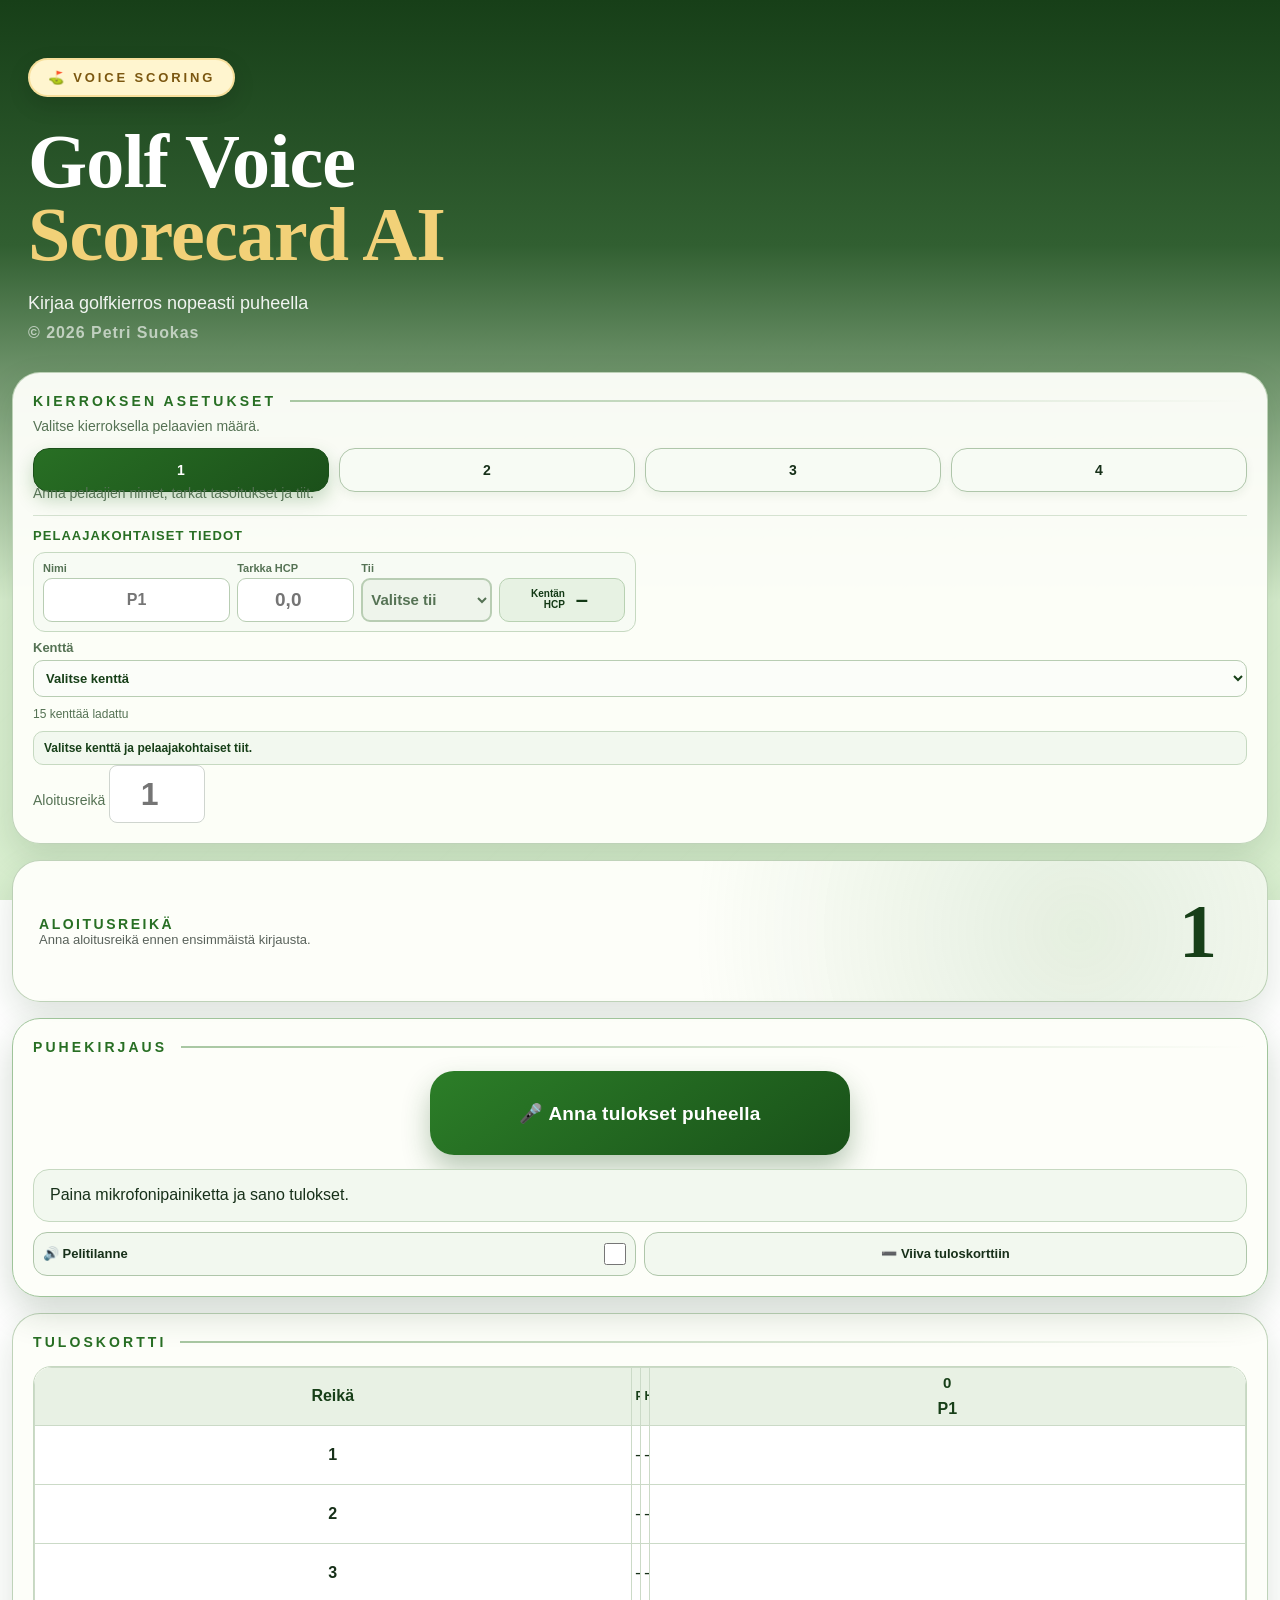
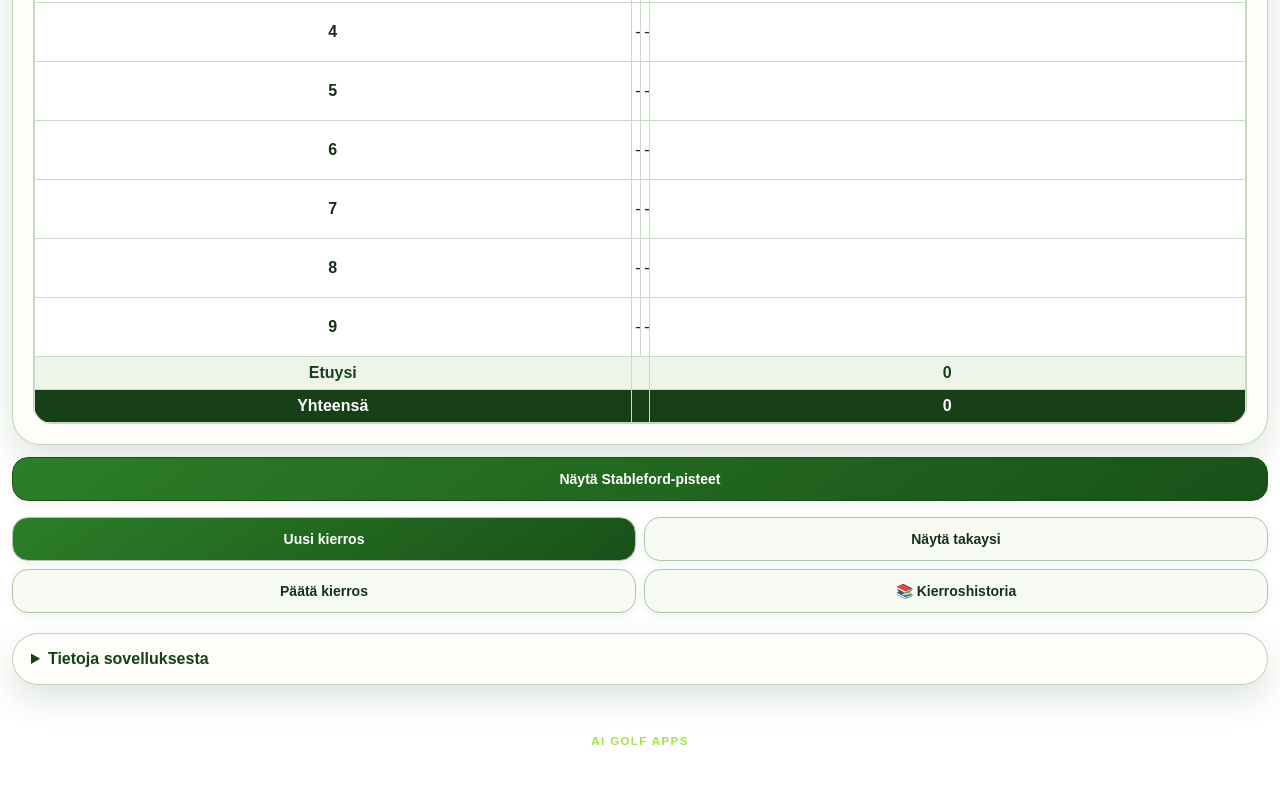
==== commit d5b52db8: "Add automatic app updates Add automatic version checking so installed PWA users receive the latest p" ====
--- a/index.html
+++ b/index.html
@@ -8,6 +8,7 @@
     <meta name="apple-mobile-web-app-capable" content="yes">
     <meta name="apple-mobile-web-app-status-bar-style" content="black-translucent">
     <meta name="apple-mobile-web-app-title" content="Golf Voice">
+    <meta name="app-version" content="3.7.4">
 
     <link rel="manifest" href="manifest.webmanifest">
     <link rel="apple-touch-icon" sizes="180x180" href="icons/apple-touch-icon-v372.png">
@@ -17,7 +18,7 @@
 
     <title>Golf Voice Scorecard AI</title>
 
-    <link rel="stylesheet" href="style.css?v=package-5-4-12-two-share-cards">
+    <link rel="stylesheet" href="style.css?v=3.7.4">
 
 </head>
 
@@ -405,7 +406,7 @@
         </div>
     </div>
 
-    <script src="app.js?v=package-5-4-12-two-share-cards" defer></script>
+    <script src="app.js?v=3.7.4" defer></script>
 
 </body>
 </html>
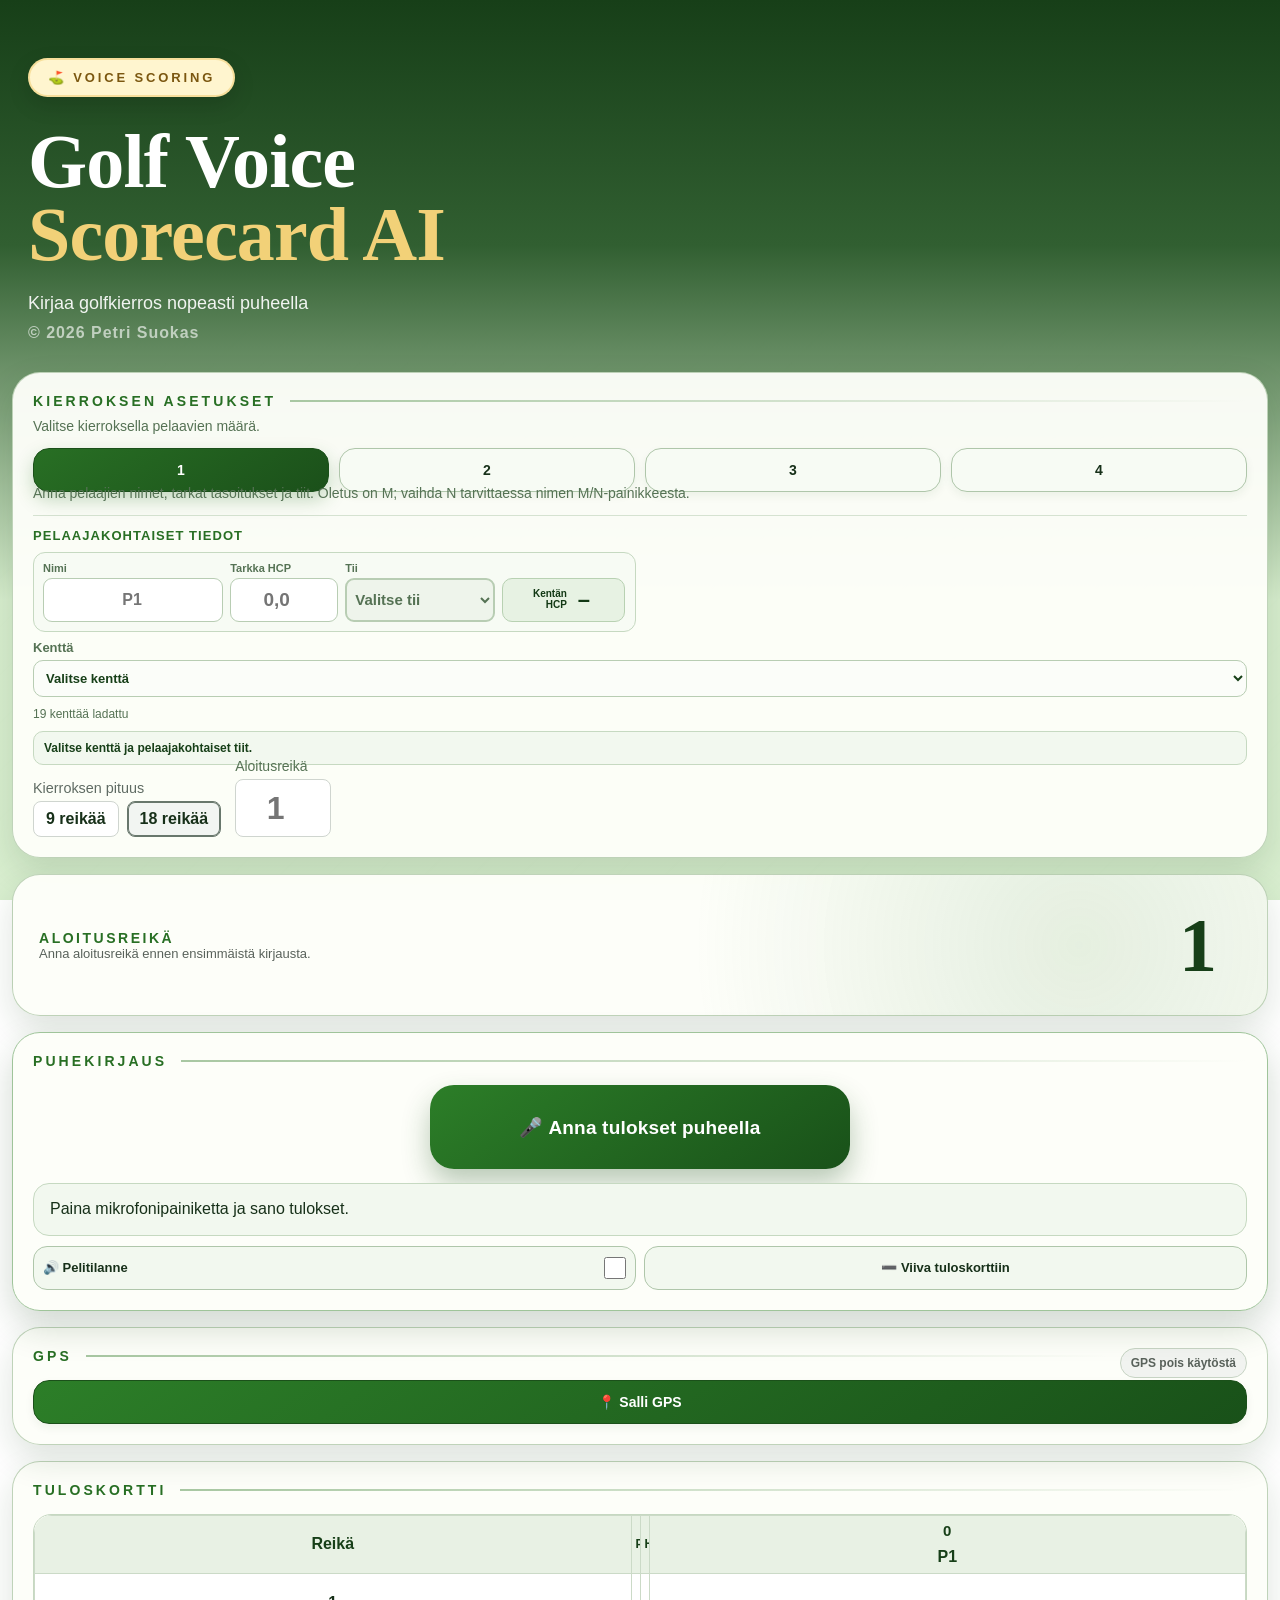
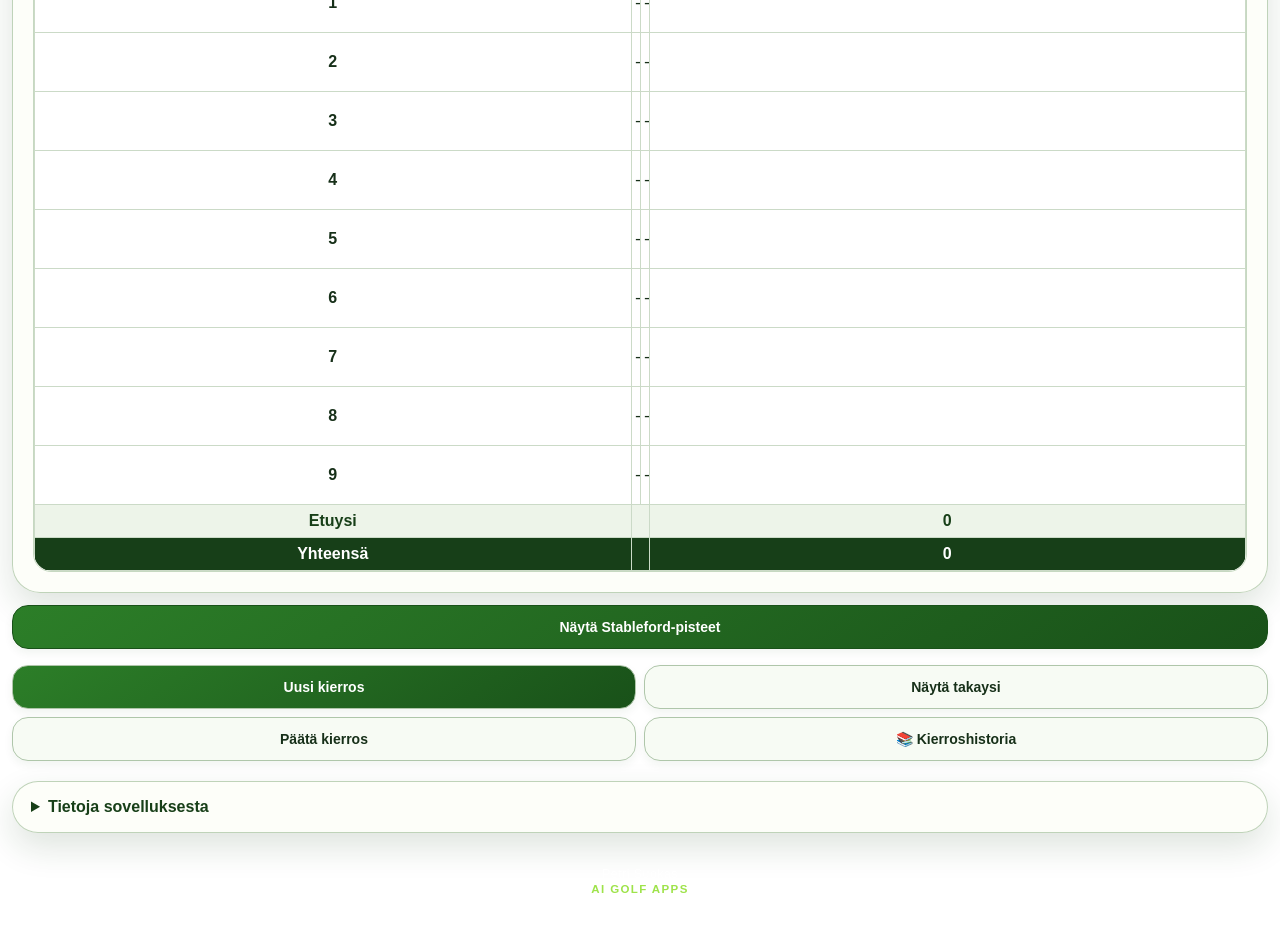
==== commit 22ac5255: "Merge tested scorecard features into production Move the tested test_tuloskortti features, course da" ====
--- a/index.html
+++ b/index.html
@@ -3,12 +3,12 @@
 <head>
     <meta charset="UTF-8">
     <meta name="viewport" content="width=device-width, initial-scale=1.0">
+    <meta name="app-version" content="3.7.6">
 
     <meta name="theme-color" content="#173f18">
     <meta name="apple-mobile-web-app-capable" content="yes">
     <meta name="apple-mobile-web-app-status-bar-style" content="black-translucent">
     <meta name="apple-mobile-web-app-title" content="Golf Voice">
-    <meta name="app-version" content="3.7.4">
 
     <link rel="manifest" href="manifest.webmanifest">
     <link rel="apple-touch-icon" sizes="180x180" href="icons/apple-touch-icon-v372.png">
@@ -18,7 +18,7 @@
 
     <title>Golf Voice Scorecard AI</title>
 
-    <link rel="stylesheet" href="style.css?v=3.7.4">
+    <link rel="stylesheet" href="style.css?v=3.7.6">
 
 </head>
 
@@ -41,18 +41,25 @@
                 <button type="button" data-count="3">3</button>
                 <button type="button" data-count="4">4</button>
             </div>
-            <p class="section-help">Anna pelaajien nimet, tarkat tasoitukset ja tiit.</p>
+            <p class="section-help">Anna pelaajien nimet, tarkat tasoitukset ja tiit. Oletus on M; vaihda N tarvittaessa nimen M/N-painikkeesta.</p>
 
             <div class="player-round-settings" id="playerRoundSettings" aria-label="Pelaajakohtaiset asetukset">
                 <h3>Pelaajakohtaiset tiedot</h3>
                 <div class="player-round-settings-grid">
                     <div class="player-round-setting player-column" data-player="1">
-                        <label>Nimi
-                            <input type="text" class="player-name" id="name1" value="" placeholder="P1" maxlength="12" aria-label="Pelaajan 1 nimi">
+                        <label class="player-name-label">Nimi
+                            <span class="player-name-wrap">
+                                <input type="text" class="player-name" id="name1" value="" placeholder="P1" maxlength="12" aria-label="Pelaajan 1 nimi">
+                                <button type="button" class="player-gender-trigger" data-player="1" aria-label="Valitse pelaajan 1 M tai N"></button>
+                            </span>
                         </label>
                         <label>Tarkka HCP
                             <input type="number" inputmode="decimal" step="0.1" min="-10" max="54" id="playerHcp1" placeholder="0,0" aria-label="Pelaajan 1 tarkka tasoitus">
                         </label>
+                        <select id="playerGender1" class="player-gender-hidden" aria-label="Pelaajan 1 sukupuoli" hidden>
+                            <option value="Miehet" selected>M</option>
+                            <option value="Naiset">N</option>
+                        </select>
                         <label>Tii
                             <select id="playerTee1" aria-label="Pelaajan 1 tii"><option value="">Valitse tii</option></select>
                         </label>
@@ -62,12 +69,19 @@
                         </div>
                     </div>
                     <div class="player-round-setting player-column" data-player="2">
-                        <label>Nimi
-                            <input type="text" class="player-name" id="name2" value="" placeholder="P2" maxlength="12" aria-label="Pelaajan 2 nimi">
+                        <label class="player-name-label">Nimi
+                            <span class="player-name-wrap">
+                                <input type="text" class="player-name" id="name2" value="" placeholder="P2" maxlength="12" aria-label="Pelaajan 2 nimi">
+                                <button type="button" class="player-gender-trigger" data-player="2" aria-label="Valitse pelaajan 2 M tai N"></button>
+                            </span>
                         </label>
                         <label>Tarkka HCP
                             <input type="number" inputmode="decimal" step="0.1" min="-10" max="54" id="playerHcp2" placeholder="0,0" aria-label="Pelaajan 2 tarkka tasoitus">
                         </label>
+                        <select id="playerGender2" class="player-gender-hidden" aria-label="Pelaajan 2 sukupuoli" hidden>
+                            <option value="Miehet" selected>M</option>
+                            <option value="Naiset">N</option>
+                        </select>
                         <label>Tii
                             <select id="playerTee2" aria-label="Pelaajan 2 tii"><option value="">Valitse tii</option></select>
                         </label>
@@ -77,12 +91,19 @@
                         </div>
                     </div>
                     <div class="player-round-setting player-column" data-player="3">
-                        <label>Nimi
-                            <input type="text" class="player-name" id="name3" value="" placeholder="P3" maxlength="12" aria-label="Pelaajan 3 nimi">
+                        <label class="player-name-label">Nimi
+                            <span class="player-name-wrap">
+                                <input type="text" class="player-name" id="name3" value="" placeholder="P3" maxlength="12" aria-label="Pelaajan 3 nimi">
+                                <button type="button" class="player-gender-trigger" data-player="3" aria-label="Valitse pelaajan 3 M tai N"></button>
+                            </span>
                         </label>
                         <label>Tarkka HCP
                             <input type="number" inputmode="decimal" step="0.1" min="-10" max="54" id="playerHcp3" placeholder="0,0" aria-label="Pelaajan 3 tarkka tasoitus">
                         </label>
+                        <select id="playerGender3" class="player-gender-hidden" aria-label="Pelaajan 3 sukupuoli" hidden>
+                            <option value="Miehet" selected>M</option>
+                            <option value="Naiset">N</option>
+                        </select>
                         <label>Tii
                             <select id="playerTee3" aria-label="Pelaajan 3 tii"><option value="">Valitse tii</option></select>
                         </label>
@@ -92,12 +113,19 @@
                         </div>
                     </div>
                     <div class="player-round-setting player-column" data-player="4">
-                        <label>Nimi
-                            <input type="text" class="player-name" id="name4" value="" placeholder="P4" maxlength="12" aria-label="Pelaajan 4 nimi">
+                        <label class="player-name-label">Nimi
+                            <span class="player-name-wrap">
+                                <input type="text" class="player-name" id="name4" value="" placeholder="P4" maxlength="12" aria-label="Pelaajan 4 nimi">
+                                <button type="button" class="player-gender-trigger" data-player="4" aria-label="Valitse pelaajan 4 M tai N"></button>
+                            </span>
                         </label>
                         <label>Tarkka HCP
                             <input type="number" inputmode="decimal" step="0.1" min="-10" max="54" id="playerHcp4" placeholder="0,0" aria-label="Pelaajan 4 tarkka tasoitus">
                         </label>
+                        <select id="playerGender4" class="player-gender-hidden" aria-label="Pelaajan 4 sukupuoli" hidden>
+                            <option value="Miehet" selected>M</option>
+                            <option value="Naiset">N</option>
+                        </select>
                         <label>Tii
                             <select id="playerTee4" aria-label="Pelaajan 4 tii"><option value="">Valitse tii</option></select>
                         </label>
@@ -122,15 +150,28 @@
             <p class="course-data-status" id="courseDataStatus">Ladataan kenttädataa…</p>
             <p class="selected-course-info" id="selectedCourseInfo">Valitse kenttä ja pelaajakohtaiset tiit.</p>
 
-            <label class="section-help">Aloitusreikä
-                <input id="startHoleInput" type="number" inputmode="numeric" min="1" max="18" placeholder="1" aria-label="Aloitusreikä" style="width:90px;padding:8px;border-radius:8px;border:1px solid #cfd5cf;">
-            </label>
+            <div class="round-length-settings" aria-label="Kierroksen pituus ja aloitusreikä">
+                <fieldset class="round-length-fieldset">
+                    <legend>Kierroksen pituus</legend>
+                    <div class="round-length-options">
+                        <label class="round-length-option"><input type="radio" name="roundHoleCountChoice" value="9"><span>9 reikää</span></label>
+                        <label class="round-length-option"><input type="radio" name="roundHoleCountChoice" value="18" checked><span>18 reikää</span></label>
+                    </div>
+                    <select id="roundHoleCount" aria-label="Kierroksen pituus" class="round-hole-count-hidden">
+                        <option value="18" selected>18 reikää</option>
+                        <option value="9">9 reikää</option>
+                    </select>
+                </fieldset>
+                <label class="section-help round-start-hole">Aloitusreikä
+                    <input id="startHoleInput" type="number" inputmode="numeric" min="1" max="18" placeholder="1" aria-label="Aloitusreikä">
+                </label>
+            </div>
         </section>
 
         <section class="card next-hole-box next-hole-card" id="nextHoleCard">
             <div>
-                <div class="next-hole-label">Aloitusreikä</div>
-                <div class="muted">Anna aloitusreikä ennen ensimmäistä kirjausta.</div>
+                <div class="next-hole-label" id="activeHoleLabel">Aloitusreikä</div>
+                <div class="muted" id="activeHoleHelp">Anna aloitusreikä ennen ensimmäistä kirjausta.</div>
             </div>
 
             <div class="next-hole-number" id="nextHole">1</div>
@@ -152,7 +193,7 @@
             </div>
 
             <div class="compact-hole-line">
-                <span>Seuraava reikä</span>
+                <span id="compactHoleLabel">Nyt pelataan</span>
                 <strong id="compactNextHole">1</strong>
             </div>
 
@@ -180,6 +221,68 @@
                         onclick="saveCompletedRound()">
                     💾 Tallenna tarkistettu kierros
                 </button>
+            </div>
+        </section>
+
+        <section class="card gps-card" id="gpsCard" aria-labelledby="gpsTitle">
+            <div class="gps-heading-row">
+                <h2 class="section-title" id="gpsTitle">GPS</h2>
+                <span class="gps-state-badge gps-state-off" id="gpsStateBadge">GPS pois käytöstä</span>
+            </div>
+
+            <button type="button" class="action-button gps-toggle-button" id="gpsToggleButton" onclick="toggleGps()">
+                📍 Salli GPS
+            </button>
+
+            <div id="gpsDetails" hidden>
+            <p class="gps-message" id="gpsMessage" role="status" aria-live="polite">
+                GPS ei ole käytössä. Sijaintia ei tallenneta.
+            </p>
+
+            <div class="gps-green-panel" aria-label="Golf-GPS">
+                <div class="gps-course-data-line">
+                    <span>GPS-kenttädata</span>
+                    <strong id="gpsCourseDataStatus">Ei ladattu</strong>
+                </div>
+                <div class="gps-green-center-box gps-green-fcb-box">
+                    <div class="gps-green-hole-heading">
+                        <span>Green</span>
+                        <small>Reikä <strong id="gpsGreenHole">1</strong></small>
+                    </div>
+                    <div class="gps-green-fcb-grid" aria-label="Green Front Center Back etäisyydet">
+                        <div><small>Front</small><strong class="gps-green-distance" id="gpsGreenFrontDistance">—</strong></div>
+                        <div><small>Center</small><strong class="gps-green-distance" id="gpsGreenCenterDistance">—</strong></div>
+                        <div><small>Back</small><strong class="gps-green-distance" id="gpsGreenBackDistance">—</strong></div>
+                    </div>
+                </div>
+            </div>
+
+            <div class="gps-data-grid" aria-label="GPS-tiedot">
+                <div class="gps-data-item">
+                    <span>Status</span>
+                    <strong id="gpsStatus">Ei käytössä</strong>
+                </div>
+                <div class="gps-data-item">
+                    <span>Tarkkuus</span>
+                    <strong id="gpsAccuracy">—</strong>
+                </div>
+                <div class="gps-data-item">
+                    <span>Lat</span>
+                    <strong id="gpsLatitude">—</strong>
+                </div>
+                <div class="gps-data-item">
+                    <span>Lon</span>
+                    <strong id="gpsLongitude">—</strong>
+                </div>
+                <div class="gps-data-item">
+                    <span>Mittausaika</span>
+                    <strong id="gpsUpdatedAt">—</strong>
+                </div>
+                <div class="gps-data-item">
+                    <span>Mittauksen ikä</span>
+                    <strong id="gpsPositionAge">—</strong>
+                </div>
+            </div>
             </div>
         </section>
 
@@ -335,7 +438,7 @@
             <summary>Tietoja sovelluksesta</summary>
             <div class="about-content">
                 <strong>Golf Voice Scorecard AI</strong>
-                <span>Versio 3.7.4 · Field Test Edition</span>
+                <span>Versio 3.7.6 · Field Test Edition</span>
                 <span class="about-signature">Petri Suokas<br>AI Golf Apps</span>
                 <span>© 2026</span>
             </div>
@@ -346,6 +449,20 @@
             <strong>AI Golf Apps</strong>
         </footer>
     </main>
+
+
+    <div class="modal-backdrop player-gender-modal" id="playerGenderModal" role="dialog"
+         aria-modal="true" aria-labelledby="playerGenderModalTitle">
+        <div class="modal-card player-gender-modal-card">
+            <h2 id="playerGenderModalTitle">Pelaajan M/N</h2>
+            <p id="playerGenderModalPlayer" class="muted">Pelaaja</p>
+            <div class="player-gender-modal-actions">
+                <button type="button" class="action-button player-gender-choice" data-gender="Miehet">M</button>
+                <button type="button" class="action-button player-gender-choice" data-gender="Naiset">N</button>
+            </div>
+            <button type="button" class="action-button" id="playerGenderModalCancel">Peruuta</button>
+        </div>
+    </div>
 
     <div class="modal-backdrop" id="roundCompleteModal" role="dialog"
          aria-modal="true" aria-labelledby="roundCompleteTitle">
@@ -406,7 +523,22 @@
         </div>
     </div>
 
-    <script src="app.js?v=3.7.4" defer></script>
+    <script>
+document.addEventListener("DOMContentLoaded", () => {
+    const select = document.getElementById("roundHoleCount");
+    const choices = document.querySelectorAll('input[name="roundHoleCountChoice"]');
+    if (!select || !choices.length) return;
+    const sync = () => choices.forEach(c => c.checked = c.value === select.value);
+    choices.forEach(c => c.addEventListener("change", () => {
+        if (!c.checked) return;
+        select.value = c.value;
+        select.dispatchEvent(new Event("change", { bubbles: true }));
+    }));
+    select.addEventListener("change", sync);
+    sync();
+});
+</script>
+<script src="app.js?v=3.7.6" defer></script>
 
 </body>
 </html>
--- a/style.css
+++ b/style.css
@@ -1803,3 +1803,413 @@
     scroll-margin-top: 28vh;
     scroll-margin-bottom: 42vh;
 }
+
+
+/* --- GPS package 1.1 --- */
+.gps-card {
+    position: relative;
+}
+
+.gps-heading-row {
+    display: flex;
+    align-items: flex-start;
+    justify-content: space-between;
+    gap: 12px;
+}
+
+.gps-heading-row .section-title {
+    flex: 1;
+}
+
+.gps-state-badge {
+    flex: 0 0 auto;
+    padding: 7px 10px;
+    border: 1px solid #c7d4c4;
+    border-radius: 999px;
+    font-size: 12px;
+    font-weight: 800;
+    line-height: 1.2;
+}
+
+.gps-state-off {
+    color: #59625b;
+    background: #f1f3f0;
+}
+
+.gps-state-loading {
+    color: #6d530d;
+    background: #fff5cf;
+    border-color: #e8d080;
+}
+
+.gps-state-on {
+    color: #175019;
+    background: #e4f4df;
+    border-color: #9fc49a;
+}
+
+.gps-state-error {
+    color: #7a1d1d;
+    background: #fff0f0;
+    border-color: #e0b3b3;
+}
+
+.gps-toggle-button {
+    width: 100%;
+    color: white;
+    background: linear-gradient(145deg, #2c7e28, #195119);
+    border-color: #1b501a;
+}
+
+.gps-toggle-button.gps-stop-button {
+    color: var(--ink);
+    background: #f7fbf4;
+    border-color: #afc6aa;
+}
+
+.gps-message {
+    margin: 12px 0;
+    padding: 11px 13px;
+    border: 1px solid #c6d9c1;
+    border-radius: 14px;
+    color: #486046;
+    background: #f2f8ef;
+    font-size: 13px;
+    line-height: 1.4;
+}
+
+.gps-data-grid {
+    display: grid;
+    grid-template-columns: repeat(2, minmax(0, 1fr));
+    gap: 9px;
+}
+
+.gps-data-item {
+    display: grid;
+    gap: 4px;
+    min-width: 0;
+    padding: 11px 12px;
+    border: 1px solid #d4dfd1;
+    border-radius: 14px;
+    background: #fbfdf9;
+}
+
+.gps-data-item span {
+    color: #60725f;
+    font-size: 12px;
+    font-weight: 700;
+}
+
+.gps-data-item strong {
+    overflow-wrap: anywhere;
+    color: var(--forest);
+    font-size: 15px;
+}
+
+.gps-data-item-wide {
+    grid-column: 1 / -1;
+}
+
+@media (max-width: 420px) {
+    .gps-heading-row {
+        display: block;
+    }
+
+    .gps-state-badge {
+        display: inline-block;
+        margin: -4px 0 12px;
+    }
+}
+
+/* GPS 1.1.7 - round length selector */
+.round-length-settings{display:flex;gap:14px;align-items:flex-end;flex-wrap:wrap}
+.round-length-fieldset{margin:0;padding:0;border:0}
+.round-length-fieldset legend{margin:0 0 5px;padding:0;font-size:.9rem;color:#5f6b63}
+.round-length-options{display:flex;gap:8px}
+.round-length-option{position:relative;cursor:pointer}
+.round-length-option input{position:absolute;opacity:0;pointer-events:none}
+.round-length-option span{display:block;padding:8px 12px;border:1px solid #cfd5cf;border-radius:8px;background:#fff;font-weight:600;white-space:nowrap}
+.round-length-option input:checked+span{border-color:#68776c;box-shadow:inset 0 0 0 1px #68776c;background:#f2f5f2}
+.round-length-option input:focus-visible+span{outline:2px solid currentColor;outline-offset:2px}
+.round-hole-count-hidden{display:none}
+.round-start-hole{margin-bottom:0}
+.round-start-hole input{display:block;width:90px;margin-top:5px;padding:8px;border-radius:8px;border:1px solid #cfd5cf}
+@media(max-width:520px){.round-length-options{gap:6px}.round-length-option span{padding:8px 10px}}
+
+
+/* Scorecard Safety 1.0.0 - clearer active hole */
+.round-active .next-hole-card {
+    border: 2px solid var(--forest-2);
+    box-shadow: 0 16px 38px rgba(23, 63, 24, .24);
+}
+
+.round-active .next-hole-label {
+    color: var(--forest);
+    font-size: 16px;
+    letter-spacing: .16em;
+}
+
+.round-active .next-hole-number {
+    transform: scale(1.06);
+}
+
+.round-active .compact-hole-line {
+    padding: 8px 10px;
+    border: 1px solid #9fc49a;
+    border-radius: 14px;
+    background: #edf7e9;
+}
+
+
+/* GPS Phase 2.0.0 - Green Center */
+.gps-green-panel {
+    display: grid;
+    gap: 10px;
+    margin: 14px 0;
+}
+
+.gps-course-data-line {
+    display: flex;
+    justify-content: space-between;
+    align-items: center;
+    gap: 12px;
+    padding: 9px 12px;
+    border: 1px solid #c6d9c1;
+    border-radius: 14px;
+    background: #f6faf4;
+    font-size: 13px;
+}
+
+.gps-course-data-line strong {
+    color: var(--forest);
+    text-align: right;
+}
+
+.gps-green-center-box {
+    display: flex;
+    justify-content: space-between;
+    align-items: center;
+    gap: 16px;
+    padding: 14px 16px;
+    border: 2px solid #8db487;
+    border-radius: 18px;
+    background: #edf7e9;
+}
+
+.gps-green-center-box > div {
+    display: grid;
+    gap: 3px;
+}
+
+.gps-green-center-box span {
+    color: var(--forest-2);
+    font-size: 14px;
+    font-weight: 900;
+    letter-spacing: .08em;
+    text-transform: uppercase;
+}
+
+.gps-green-center-box small {
+    color: #557254;
+    font-size: 13px;
+    font-weight: 700;
+}
+
+.gps-green-distance {
+    min-width: 112px;
+    color: var(--forest);
+    font-family: Georgia, "Times New Roman", serif;
+    font-size: 38px;
+    line-height: 1;
+    text-align: right;
+}
+
+@media (max-width: 500px) {
+    .gps-green-center-box {
+        padding: 13px 14px;
+    }
+
+    .gps-green-distance {
+        min-width: 96px;
+        font-size: 34px;
+    }
+}
+
+
+/* --- GPS Front / Center / Back --- */
+.gps-green-fcb-box {
+    display: grid;
+    gap: 12px;
+}
+
+.gps-green-hole-heading {
+    display: flex !important;
+    align-items: baseline;
+    justify-content: space-between;
+    gap: 12px;
+}
+
+.gps-green-fcb-grid {
+    display: grid;
+    grid-template-columns: repeat(3, 1fr);
+    gap: 8px;
+    width: 100%;
+}
+
+.gps-green-fcb-grid > div {
+    display: grid;
+    gap: 4px;
+    min-width: 0;
+    padding: 10px 6px;
+    border: 1px solid #bfd2ba;
+    border-radius: 14px;
+    background: #f7fbf4;
+    text-align: center;
+}
+
+.gps-green-fcb-grid small {
+    text-transform: uppercase;
+}
+
+.gps-green-fcb-grid .gps-green-distance {
+    min-width: 0;
+    font-size: 30px;
+    text-align: center;
+}
+
+@media (max-width: 500px) {
+    .gps-green-fcb-grid {
+        gap: 5px;
+    }
+
+    .gps-green-fcb-grid > div {
+        padding: 9px 3px;
+    }
+
+    .gps-green-fcb-grid .gps-green-distance {
+        font-size: 25px;
+    }
+}
+
+
+/* --- Player gender popup v0.3: compact mobile row --- */
+.player-gender-hidden {
+    display: none !important;
+}
+
+.player-round-setting {
+    grid-template-columns: minmax(88px, 1.2fr) minmax(64px, .72fr) minmax(100px, 1fr) minmax(76px, .82fr);
+}
+
+.player-name-wrap {
+    position: relative;
+    display: block;
+    min-width: 0;
+}
+
+.player-name-wrap .player-name {
+    width: 100%;
+    padding-right: 42px;
+}
+
+.player-gender-trigger {
+    position: absolute;
+    top: 50%;
+    right: 4px;
+    transform: translateY(-50%);
+    min-width: 34px;
+    min-height: 30px;
+    padding: 2px 5px;
+    border: 0;
+    border-radius: 7px;
+    background: transparent;
+    color: #557254;
+    font: inherit;
+    font-size: 10px;
+    font-weight: 900;
+    cursor: pointer;
+}
+
+.player-gender-trigger.is-female {
+    color: var(--forest);
+    font-size: 12px;
+}
+
+.player-gender-modal {
+    display: none;
+}
+
+.player-gender-modal.show {
+    display: flex;
+}
+
+.player-gender-modal-card {
+    max-width: 320px;
+    text-align: center;
+}
+
+.player-gender-modal-actions {
+    display: grid;
+    grid-template-columns: 1fr 1fr;
+    gap: 10px;
+    margin: 14px 0 10px;
+}
+
+.player-gender-choice {
+    min-height: 54px;
+    font-size: 20px;
+    font-weight: 900;
+}
+
+@media (max-width: 500px) {
+    .player-round-setting {
+        grid-template-columns: minmax(82px, 1.18fr) minmax(58px, .68fr) minmax(92px, 1fr) minmax(70px, .78fr);
+        gap: 4px;
+        padding: 7px 5px;
+    }
+
+    .player-name-wrap .player-name {
+        padding-right: 36px !important;
+    }
+
+    .player-gender-trigger {
+        min-width: 30px;
+        min-height: 28px;
+        right: 3px;
+        padding: 1px 3px;
+        font-size: 9px;
+    }
+}
+
+
+/* --- Player gender selector v0.9 --- */
+.player-name-wrap .player-name {
+    padding-right: 8px !important;
+    cursor: text;
+}
+
+.player-gender-trigger {
+    display: none !important;
+}
+
+.player-gender-trigger.is-female {
+    display: block !important;
+    position: absolute;
+    top: 50%;
+    right: 4px;
+    transform: translateY(-50%);
+    min-width: 30px;
+    min-height: 30px;
+    padding: 1px 4px;
+    border: 0;
+    border-radius: 7px;
+    background: transparent;
+    font: inherit;
+    font-size: 12px;
+    font-weight: 900;
+    cursor: pointer;
+}
+
+.player-name-wrap:has(.player-gender-trigger.is-female) .player-name {
+    padding-right: 38px !important;
+}
